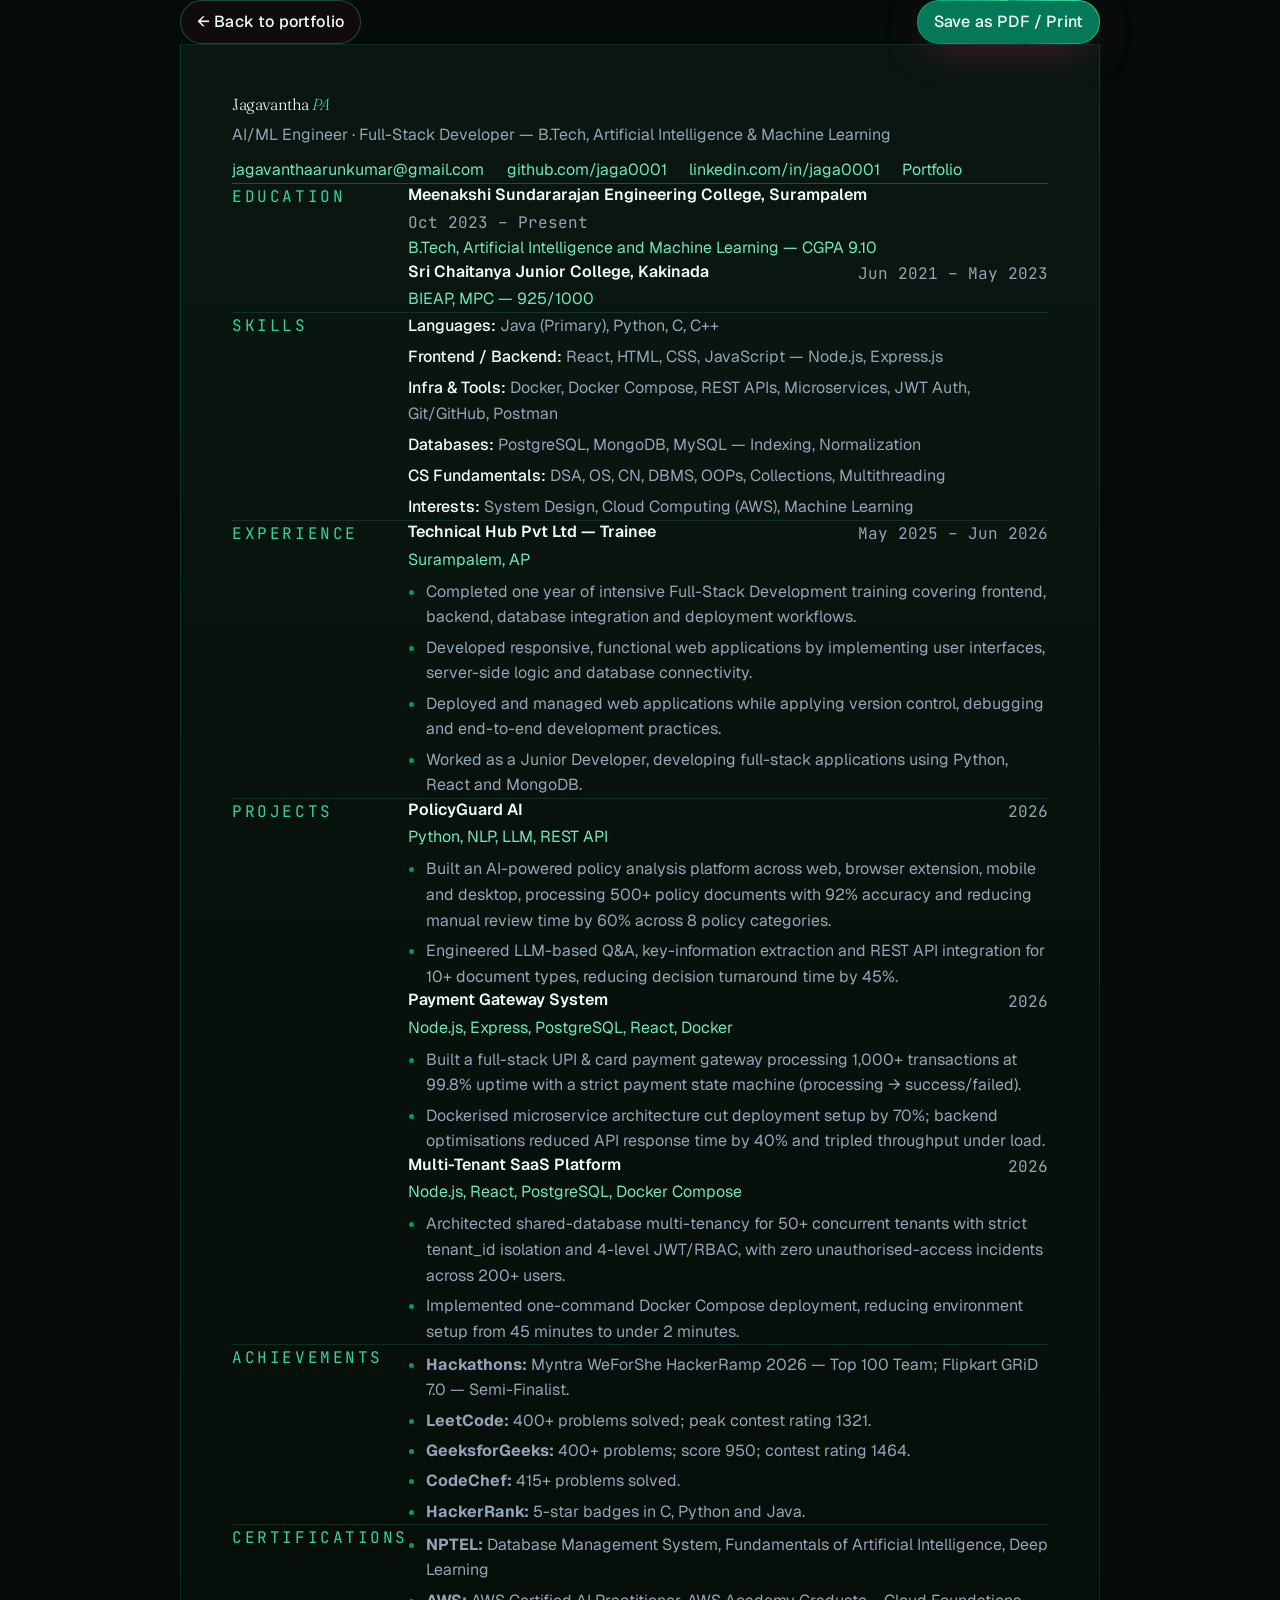
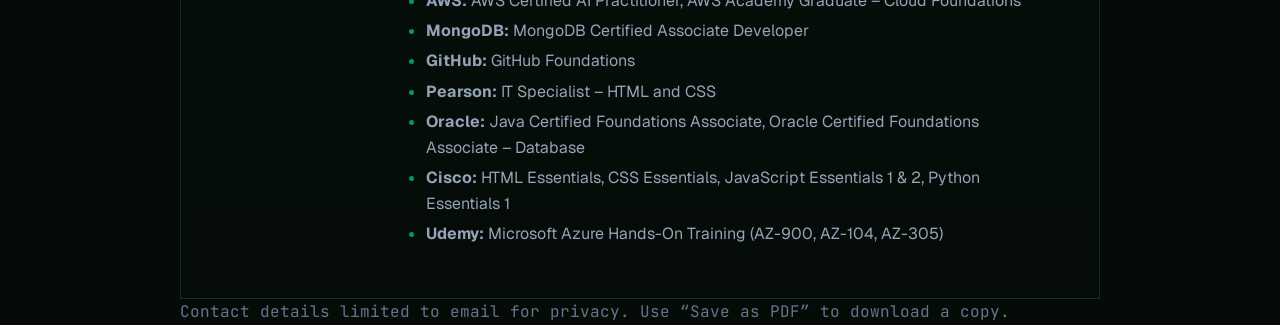
==== site/resume.html @ fa3c34ae "feat: AI Engineer profile overhaul with emerald SVGs and custom portrait" ====
<!doctype html>
<html lang="en">
<head>
  <meta charset="utf-8">
  <meta name="viewport" content="width=device-width, initial-scale=1">
  <title>Resume — Jagavantha PA</title>
  <meta name="description" content="Resume of Jagavantha PA — B.Tech AI &amp; ML (CGPA 9.10), full-stack and AI projects, achievements and certifications.">
  <meta name="theme-color" content="#050c08">
  <link rel="canonical" href="https://jaga0001.github.io/resume.html">
  <link rel="icon" href="favicon.svg" type="image/svg+xml">
  <link rel="preconnect" href="https://fonts.googleapis.com">
  <link rel="preconnect" href="https://fonts.gstatic.com" crossorigin>
  <link rel="stylesheet" href="https://fonts.googleapis.com/css2?family=Fraunces:ital,opsz,wght@0,9..144,300..600;1,9..144,300..600&family=Geist:wght@300..700&family=JetBrains+Mono:wght@400;500&display=swap">
  <link rel="stylesheet" href="assets/css/tokens.css">
  <link rel="stylesheet" href="assets/css/base.css">
  <style>
    @layer sections {
      body { padding-block: var(--space-xl) var(--space-3xl); }
      body::after { display: none; }
      .bar {
        display: flex; flex-wrap: wrap; gap: var(--space-s); justify-content: space-between; align-items: center;
        margin-bottom: var(--space-xl);
      }
      .bar__actions { display: flex; flex-wrap: wrap; gap: 0.6rem; }
      .sheet {
        padding: clamp(1.25rem, 4vw, 3.5rem);
        border: 1px solid var(--line);
        border-radius: var(--radius-l);
        background: linear-gradient(180deg, var(--ink-900), var(--ink-950));
        box-shadow: var(--shadow-2);
      }
      .r-head { display: grid; gap: 0.6rem; padding-bottom: var(--space-l); border-bottom: 1px solid var(--line-strong); }
      .r-head h1 { font-family: var(--font-display); font-size: var(--step-4); font-weight: 300; letter-spacing: -0.035em; }
      .r-head h1 em { color: var(--rose-300); }
      .r-head .role { color: var(--text-muted); }
      .r-links { display: flex; flex-wrap: wrap; gap: 0.4rem 1.4rem; list-style: none; padding: 0; font-size: var(--step--1); }
      .r-links a { color: var(--rose-200); }
      .r-sec { display: grid; grid-template-columns: 11rem 1fr; gap: var(--space-l); padding-block: var(--space-l); border-bottom: 1px solid var(--line); }
      .r-sec:last-child { border-bottom: 0; }
      .r-sec > h2 { font-family: var(--font-mono); font-size: var(--step--2); letter-spacing: 0.16em; text-transform: uppercase; color: var(--accent); padding-top: 0.3rem; }
      .r-item + .r-item { margin-top: var(--space-m); }
      .r-item__top { display: flex; flex-wrap: wrap; justify-content: space-between; gap: 0.2rem 1rem; }
      .r-item h3 { font-size: var(--step-0); font-weight: 600; line-height: 1.4; }
      .r-item .meta { font-family: var(--font-mono); font-size: var(--step--2); color: var(--text-muted); white-space: nowrap; }
      .r-item .sub { color: var(--rose-200); font-size: var(--step--1); }
      .r-item ul, .r-list { padding-left: 1.1rem; margin-top: 0.4rem; display: grid; gap: 0.3rem; color: var(--text-muted); font-size: var(--step--1); }
      .r-item li::marker, .r-list li::marker { color: var(--wine-600); }
      .r-skills { display: grid; gap: 0.35rem; font-size: var(--step--1); color: var(--text-muted); }
      .r-skills b { color: var(--ivory); font-weight: 500; }
      .r-note { margin-top: var(--space-l); font-size: var(--step--2); color: var(--faint); font-family: var(--font-mono); }
      @media (max-width: 680px) { .r-sec { grid-template-columns: 1fr; gap: 0.6rem; } }

      @media print {
        @page { margin: 14mm 14mm; }
        :root { --text-muted: #333; --rose-200: #6E1738; --accent: #6E1738; --ivory: #111; --line: #ddd; --line-strong: #bbb; --faint: #666; }
        body { background: #fff; color: #111; padding: 0; font-size: 10.5pt; }
        .bar, .r-note { display: none; }
        .sheet { border: 0; padding: 0; box-shadow: none; background: none; }
        .r-sec { break-inside: avoid; padding-block: 0.6rem; }
        .r-head h1 { font-size: 24pt; }
        a { color: inherit !important; }
      }
    }
  </style>
</head>
<body>
  <main class="container" style="max-width: 920px">
    <div class="bar">
      <a class="btn btn--ghost btn--small" href="./">← Back to portfolio</a>
      <div class="bar__actions">
        <button class="btn btn--primary btn--small" type="button" onclick="window.print()">Save as PDF / Print</button>
      </div>
    </div>

    <article class="sheet">
      <header class="r-head">
        <h1>Jagavantha <em>PA</em></h1>
        <p class="role">AI/ML Engineer · Full-Stack Developer — B.Tech, Artificial Intelligence &amp; Machine Learning</p>
        <ul class="r-links">
          <li><a class="link-u" href="mailto:jagavanthaarunkumar@gmail.com">jagavanthaarunkumar@gmail.com</a></li>
          <li><a class="link-u" href="https://github.com/jaga0001">github.com/jaga0001</a></li>
          <li><a class="link-u" href="https://www.linkedin.com/in/jaga0001/">linkedin.com/in/jaga0001</a></li>
          <li><a class="link-u" href="https://jaga0001.github.io/">Portfolio</a></li>
        </ul>
      </header>

      <section class="r-sec">
        <h2>Education</h2>
        <div>
          <div class="r-item">
            <div class="r-item__top"><h3>Meenakshi Sundararajan Engineering College, Surampalem</h3><span class="meta">Oct 2023 – Present</span></div>
            <p class="sub">B.Tech, Artificial Intelligence and Machine Learning — CGPA 9.10</p>
          </div>
          <div class="r-item">
            <div class="r-item__top"><h3>Sri Chaitanya Junior College, Kakinada</h3><span class="meta">Jun 2021 – May 2023</span></div>
            <p class="sub">BIEAP, MPC — 925/1000</p>
          </div>
        </div>
      </section>

      <section class="r-sec">
        <h2>Skills</h2>
        <div class="r-skills">
          <p><b>Languages:</b> Java (Primary), Python, C, C++</p>
          <p><b>Frontend / Backend:</b> React, HTML, CSS, JavaScript — Node.js, Express.js</p>
          <p><b>Infra &amp; Tools:</b> Docker, Docker Compose, REST APIs, Microservices, JWT Auth, Git/GitHub, Postman</p>
          <p><b>Databases:</b> PostgreSQL, MongoDB, MySQL — Indexing, Normalization</p>
          <p><b>CS Fundamentals:</b> DSA, OS, CN, DBMS, OOPs, Collections, Multithreading</p>
          <p><b>Interests:</b> System Design, Cloud Computing (AWS), Machine Learning</p>
        </div>
      </section>

      <section class="r-sec">
        <h2>Experience</h2>
        <div class="r-item">
          <div class="r-item__top"><h3>Technical Hub Pvt Ltd — Trainee</h3><span class="meta">May 2025 – Jun 2026</span></div>
          <p class="sub">Surampalem, AP</p>
          <ul>
            <li>Completed one year of intensive Full-Stack Development training covering frontend, backend, database integration and deployment workflows.</li>
            <li>Developed responsive, functional web applications by implementing user interfaces, server-side logic and database connectivity.</li>
            <li>Deployed and managed web applications while applying version control, debugging and end-to-end development practices.</li>
            <li>Worked as a Junior Developer, developing full-stack applications using Python, React and MongoDB.</li>
          </ul>
        </div>
      </section>

      <section class="r-sec">
        <h2>Projects</h2>
        <div>
          <div class="r-item">
            <div class="r-item__top"><h3>PolicyGuard AI</h3><span class="meta">2026</span></div>
            <p class="sub">Python, NLP, LLM, REST API</p>
            <ul>
              <li>Built an AI-powered policy analysis platform across web, browser extension, mobile and desktop, processing 500+ policy documents with 92% accuracy and reducing manual review time by 60% across 8 policy categories.</li>
              <li>Engineered LLM-based Q&amp;A, key-information extraction and REST API integration for 10+ document types, reducing decision turnaround time by 45%.</li>
            </ul>
          </div>
          <div class="r-item">
            <div class="r-item__top"><h3><a class="link-u" href="https://github.com/jaga0001/Payment-gateway-system-Project">Payment Gateway System</a></h3><span class="meta">2026</span></div>
            <p class="sub">Node.js, Express, PostgreSQL, React, Docker</p>
            <ul>
              <li>Built a full-stack UPI &amp; card payment gateway processing 1,000+ transactions at 99.8% uptime with a strict payment state machine (processing → success/failed).</li>
              <li>Dockerised microservice architecture cut deployment setup by 70%; backend optimisations reduced API response time by 40% and tripled throughput under load.</li>
            </ul>
          </div>
          <div class="r-item">
            <div class="r-item__top"><h3><a class="link-u" href="https://github.com/jaga0001/Multi-Tenant-SaaS-Platform">Multi-Tenant SaaS Platform</a></h3><span class="meta">2026</span></div>
            <p class="sub">Node.js, React, PostgreSQL, Docker Compose</p>
            <ul>
              <li>Architected shared-database multi-tenancy for 50+ concurrent tenants with strict tenant_id isolation and 4-level JWT/RBAC, with zero unauthorised-access incidents across 200+ users.</li>
              <li>Implemented one-command Docker Compose deployment, reducing environment setup from 45 minutes to under 2 minutes.</li>
            </ul>
          </div>
        </div>
      </section>

      <section class="r-sec">
        <h2>Achievements</h2>
        <ul class="r-list">
          <li><strong>Hackathons:</strong> Myntra WeForShe HackerRamp 2026 — Top 100 Team; Flipkart GRiD 7.0 — Semi-Finalist.</li>
          <li><strong>LeetCode:</strong> 400+ problems solved; peak contest rating 1321.</li>
          <li><strong>GeeksforGeeks:</strong> 400+ problems; score 950; contest rating 1464.</li>
          <li><strong>CodeChef:</strong> 415+ problems solved.</li>
          <li><strong>HackerRank:</strong> 5-star badges in C, Python and Java.</li>
        </ul>
      </section>

      <section class="r-sec">
        <h2>Certifications</h2>
        <ul class="r-list">
          <li><strong>NPTEL:</strong> Database Management System, Fundamentals of Artificial Intelligence, Deep Learning</li>
          <li><strong>AWS:</strong> AWS Certified AI Practitioner, AWS Academy Graduate – Cloud Foundations</li>
          <li><strong>MongoDB:</strong> MongoDB Certified Associate Developer</li>
          <li><strong>GitHub:</strong> GitHub Foundations</li>
          <li><strong>Pearson:</strong> IT Specialist – HTML and CSS</li>
          <li><strong>Oracle:</strong> Java Certified Foundations Associate, Oracle Certified Foundations Associate – Database</li>
          <li><strong>Cisco:</strong> HTML Essentials, CSS Essentials, JavaScript Essentials 1 &amp; 2, Python Essentials 1</li>
          <li><strong>Udemy:</strong> Microsoft Azure Hands-On Training (AZ-900, AZ-104, AZ-305)</li>
        </ul>
      </section>
    </article>
    <p class="r-note">Contact details limited to email for privacy. Use “Save as PDF” to download a copy.</p>
  </main>
</body>
</html>
---- site/assets/css/tokens.css ----
/* ==========================================================================
   Design tokens — "Emerald Cyber & Deep Green"
   ========================================================================== */

@property --angle {
  syntax: "<angle>";
  inherits: false;
  initial-value: 0deg;
}

:root {
  color-scheme: dark;

  /* Palette */
  --ink-950: #050c08;
  --ink-900: #0a1711;
  --ink-850: #0d1e15;
  --ink-800: #12281c;
  --wine-700: #047857;
  --wine-600: #059669;
  --rose-300: #34d399;
  --rose-200: #6ee7b7;
  --ivory: #f0fdf4;
  --muted: #94a3b8;
  --faint: #64748b;
  --line: rgba(52, 211, 153, 0.16);
  --line-strong: rgba(52, 211, 153, 0.32);
  --brass: #34d399;

  /* Semantic */
  --bg: var(--ink-950);
  --bg-2: var(--ink-900);
  --surface: var(--ink-800);
  --text: var(--ivory);
  --text-muted: var(--muted);
  --accent: var(--rose-300);
  --accent-strong: var(--wine-600);
  --focus: var(--rose-200);

  /* Heatmap scale (near-black → forest → emerald → mint) */
  --heat-0: #0c1a13;
  --heat-1: #0e3826;
  --heat-2: #165a3d;
  --heat-3: #10b981;
  --heat-4: #6ee7b7;

  /* Typography */
  --font-display: "Fraunces", "Iowan Old Style", "Palatino Linotype", Georgia, serif;
  --font-sans: "Geist", "Inter", ui-sans-serif, system-ui, -apple-system, "Segoe UI", sans-serif;
  --font-mono: "JetBrains Mono", ui-monospace, "SF Mono", Menlo, Consolas, monospace;

  /* Type scale */
  --text-xs: 0.75rem;
  --text-sm: 0.875rem;
  --text-base: 1rem;
  --text-lg: 1.125rem;
  --text-xl: 1.25rem;
  --text-2xl: 1.5rem;
  --text-3xl: 2rem;
  --text-4xl: 2.75rem;
  --text-5xl: 3.75rem;
  --text-hero: clamp(2.75rem, 6.5vw, 5.5rem);

  /* Layout */
  --container-max: 1200px;
  --radius-sm: 6px;
  --radius-md: 12px;
  --radius-lg: 20px;
  --radius-pill: 9999px;

  /* Motion */
  --ease-out-expo: cubic-bezier(0.16, 1, 0.3, 1);
  --ease-in-out: cubic-bezier(0.65, 0, 0.35, 1);
  --dur-fast: 160ms;
  --dur-base: 280ms;
  --dur-slow: 600ms;
}

@media (prefers-reduced-motion: reduce) {
  :root {
    --dur-fast: 0ms;
    --dur-base: 0ms;
    --dur-slow: 0ms;
  }
}
---- site/assets/css/base.css ----
/* ==========================================================================
   Base — reset, typography, shared primitives, motion utilities
   ========================================================================== */

@layer reset, base, components, sections, utilities;

@layer reset {
  *, *::before, *::after { box-sizing: border-box; }
  * { margin: 0; }
  html { -webkit-text-size-adjust: 100%; text-size-adjust: 100%; }
  img, svg, video { display: block; max-width: 100%; }
  input, button, textarea, select { font: inherit; color: inherit; }
  button { background: none; border: 0; padding: 0; cursor: pointer; }
  ul[role="list"], ol[role="list"] { list-style: none; padding: 0; }
  p, h1, h2, h3, h4, li { overflow-wrap: break-word; }
}

@layer base {
  html {
    scroll-behavior: smooth;
    scroll-padding-top: calc(var(--nav-h) + 1.5rem);
    background: var(--bg);
  }
  @media (prefers-reduced-motion: reduce) { html { scroll-behavior: auto; } }

  body {
    min-height: 100vh;
    background: var(--bg);
    color: var(--text);
    font-family: var(--font-sans);
    font-size: var(--step-0);
    line-height: 1.6;
    font-feature-settings: "ss01", "cv11";
    -webkit-font-smoothing: antialiased;
    -moz-osx-font-smoothing: grayscale;
    text-rendering: optimizeLegibility;
    overflow-x: clip;
  }

  /* Film grain over the whole page — one fixed layer, no per-element cost */
  body::after {
    content: "";
    position: fixed;
    inset: 0;
    z-index: 100;
    pointer-events: none;
    opacity: 0.06;
    mix-blend-mode: overlay;
    background-image: url("data:image/svg+xml,%3Csvg xmlns='http://www.w3.org/2000/svg' width='180' height='180'%3E%3Cfilter id='n'%3E%3CfeTurbulence type='fractalNoise' baseFrequency='.85' numOctaves='3' stitchTiles='stitch'/%3E%3CfeColorMatrix values='0 0 0 0 1 0 0 0 0 1 0 0 0 0 1 0 0 0 1 0'/%3E%3C/filter%3E%3Crect width='100%25' height='100%25' filter='url(%23n)'/%3E%3C/svg%3E");
  }

  ::selection { background: var(--wine-600); color: var(--ivory); }

  h1, h2, h3 { font-weight: 400; line-height: 1.05; text-wrap: balance; }
  p { text-wrap: pretty; }

  a { color: inherit; text-decoration: none; }

  :focus-visible {
    outline: 2px solid var(--focus);
    outline-offset: 3px;
    border-radius: 4px;
  }

  [hidden] { display: none !important; }
}

@layer components {
  .skip-link {
    position: fixed;
    top: 0.75rem;
    left: 0.75rem;
    z-index: 200;
    padding: 0.6rem 1rem;
    background: var(--ivory);
    color: var(--ink-950);
    border-radius: var(--radius-s);
    font-weight: 600;
    transform: translateY(-160%);
    transition: transform var(--dur-2) var(--ease-out);
  }
  .skip-link:focus { transform: none; }

  .container {
    width: min(100% - 2 * var(--gutter), var(--max));
    margin-inline: auto;
  }

  /* Monospace metadata labels */
  .mono {
    font-family: var(--font-mono);
    font-size: var(--step--2);
    letter-spacing: 0.08em;
    text-transform: uppercase;
    color: var(--text-muted);
  }

  .eyebrow {
    display: inline-flex;
    align-items: center;
    gap: 0.75em;
    font-family: var(--font-mono);
    font-size: var(--step--2);
    letter-spacing: 0.22em;
    text-transform: uppercase;
    color: var(--accent);
  }
  .eyebrow::before {
    content: "";
    width: 2.25rem;
    height: 1px;
    background: linear-gradient(90deg, transparent, currentColor);
  }

  .serif { font-family: var(--font-display); }
  .italic { font-style: italic; font-variation-settings: "SOFT" 100, "WONK" 1; }

  /* --- Section heading pattern ------------------------------------------ */
  .section { position: relative; padding-block: var(--space-3xl); }
  .section-head {
    display: grid;
    gap: var(--space-m);
    margin-bottom: var(--space-2xl);
    max-width: 52rem;
  }
  .section-index {
    display: flex;
    align-items: baseline;
    gap: 1rem;
    font-family: var(--font-mono);
    font-size: var(--step--2);
    letter-spacing: 0.16em;
    text-transform: uppercase;
    color: var(--text-muted);
  }
  .section-index b { color: var(--accent); font-weight: 500; }
  .section-title {
    font-family: var(--font-display);
    font-size: var(--step-4);
    font-weight: 300;
    font-variation-settings: "opsz" 144, "SOFT" 30;
    letter-spacing: -0.03em;
  }
  .section-title em {
    font-style: italic;
    color: var(--rose-200);
    font-variation-settings: "opsz" 144, "SOFT" 100, "WONK" 1;
  }
  .section-lede { color: var(--text-muted); max-width: var(--measure); font-size: var(--step-1); line-height: 1.55; }

  /* --- Buttons ------------------------------------------------------------ */
  .btn {
    --btn-bg: transparent;
    position: relative;
    display: inline-flex;
    align-items: center;
    justify-content: center;
    gap: 0.6rem;
    min-height: 3rem;
    padding: 0.8rem 1.4rem;
    border-radius: 999px;
    font-weight: 500;
    font-size: var(--step--1);
    letter-spacing: 0.01em;
    background: var(--btn-bg);
    isolation: isolate;
    transition:
      transform var(--dur-2) var(--ease-out),
      background-color var(--dur-2) var(--ease-out),
      color var(--dur-2) var(--ease-out),
      box-shadow var(--dur-2) var(--ease-out);
    translate: var(--mag-x, 0) var(--mag-y, 0);
  }
  .btn svg { width: 1.05em; height: 1.05em; flex: none; transition: transform var(--dur-2) var(--ease-out); }
  .btn:hover svg.arrow { transform: translateX(3px); }

  /* Primary: wine core with a rotating conic rim */
  .btn--primary {
    color: var(--ivory);
    background:
      linear-gradient(var(--wine-700), var(--wine-700)) padding-box,
      conic-gradient(from var(--angle), var(--wine-600), var(--rose-300), var(--wine-700) 40%, var(--wine-600) 70%, var(--rose-300)) border-box;
    border: 1px solid transparent;
    box-shadow: 0 10px 40px -12px rgba(148, 31, 77, 0.8);
    animation: spin-angle 6s linear infinite;
  }
  .btn--primary::before {
    content: "";
    position: absolute;
    inset: 0;
    z-index: -1;
    border-radius: inherit;
    background: radial-gradient(120% 140% at var(--bx, 50%) 120%, rgba(216, 140, 168, 0.45), transparent 60%);
    opacity: 0;
    transition: opacity var(--dur-2) var(--ease-out);
  }
  .btn--primary:hover::before { opacity: 1; }

  .btn--ghost {
    color: var(--ivory);
    border: 1px solid var(--line-strong);
    background: rgba(39, 16, 28, 0.35);
  }
  .btn--ghost:hover { background: rgba(110, 23, 56, 0.3); border-color: rgba(216, 140, 168, 0.5); }

  .btn--small { min-height: 2.4rem; padding: 0.5rem 1rem; }

  /* Underline that draws in from the left */
  .link-u {
    background: linear-gradient(currentColor, currentColor) 0 100% / 0% 1px no-repeat;
    transition: background-size var(--dur-2) var(--ease-out), color var(--dur-2);
    padding-bottom: 2px;
  }
  .link-u:hover, .link-u:focus-visible { background-size: 100% 1px; color: var(--ivory); }

  /* Tags */
  .tags { display: flex; flex-wrap: wrap; gap: 0.4rem; list-style: none; padding: 0; }
  .tag {
    font-family: var(--font-mono);
    font-size: var(--step--2);
    letter-spacing: 0.03em;
    padding: 0.28rem 0.6rem;
    border: 1px solid var(--line);
    border-radius: 999px;
    color: var(--rose-200);
    background: rgba(39, 16, 28, 0.6);
  }

  /* Glass — used sparingly (nav, tooltip, a couple of chips) */
  .glass {
    background: rgba(25, 11, 18, 0.72);
    border: 1px solid var(--line);
  }
  @supports ((backdrop-filter: blur(1px)) or (-webkit-backdrop-filter: blur(1px))) {
    .glass {
      background: rgba(25, 11, 18, 0.55);
      -webkit-backdrop-filter: blur(14px) saturate(140%);
      backdrop-filter: blur(14px) saturate(140%);
    }
  }

  .icon { width: 1.1em; height: 1.1em; flex: none; }
}

/* ==========================================================================
   Motion utilities
   ========================================================================== */
@layer utilities {
  /* Scroll reveals: only hide content once JS is confirmed running */
  .js [data-reveal] {
    opacity: 0;
    transform: translate3d(0, 28px, 0);
    transition:
      opacity var(--dur-4) var(--ease-out),
      transform var(--dur-4) var(--ease-out);
    transition-delay: calc(var(--d, 0) * 90ms);
  }
  .js [data-reveal="fade"] { transform: none; }
  .js [data-reveal="left"] { transform: translate3d(-32px, 0, 0); }
  .js [data-reveal].is-in { opacity: 1; transform: none; }

  /* Line-mask reveal for display headlines */
  .line-mask { display: block; overflow: hidden; padding-bottom: 0.08em; margin-bottom: -0.08em; }
  .line-mask > span { display: block; }
  .js .line-mask > span {
    transform: translate3d(0, 105%, 0);
    transition: transform 1.2s var(--ease-out);
    transition-delay: calc(var(--d, 0) * 110ms + 250ms);
  }
  .js .is-ready .line-mask > span { transform: none; }

  .visually-hidden {
    position: absolute !important;
    width: 1px; height: 1px;
    padding: 0; margin: -1px;
    overflow: hidden; clip: rect(0 0 0 0);
    white-space: nowrap; border: 0;
  }

  @media (prefers-reduced-motion: reduce) {
    .js [data-reveal], .js .line-mask > span { opacity: 1; transform: none; transition: none; }
    *, *::before, *::after { animation-duration: 0.001ms !important; animation-iteration-count: 1 !important; }
  }
}

@keyframes spin-angle { to { --angle: 360deg; } }
@keyframes pulse-dot {
  0% { box-shadow: 0 0 0 0 rgba(216, 140, 168, 0.55); }
  70% { box-shadow: 0 0 0 10px rgba(216, 140, 168, 0); }
  100% { box-shadow: 0 0 0 0 rgba(216, 140, 168, 0); }
}
@keyframes drift {
  0%, 100% { transform: translate3d(0, 0, 0) scale(1); }
  50% { transform: translate3d(var(--dx, 4%), var(--dy, -3%), 0) scale(1.08); }
}
@keyframes rotate { to { transform: rotate(360deg); } }
@keyframes draw { to { stroke-dashoffset: 0; } }

/* Cross-document view transitions (index ↔ resume) where supported */
@view-transition { navigation: auto; }
::view-transition-old(root),
::view-transition-new(root) { animation-duration: 420ms; animation-timing-function: var(--ease-in-out); }
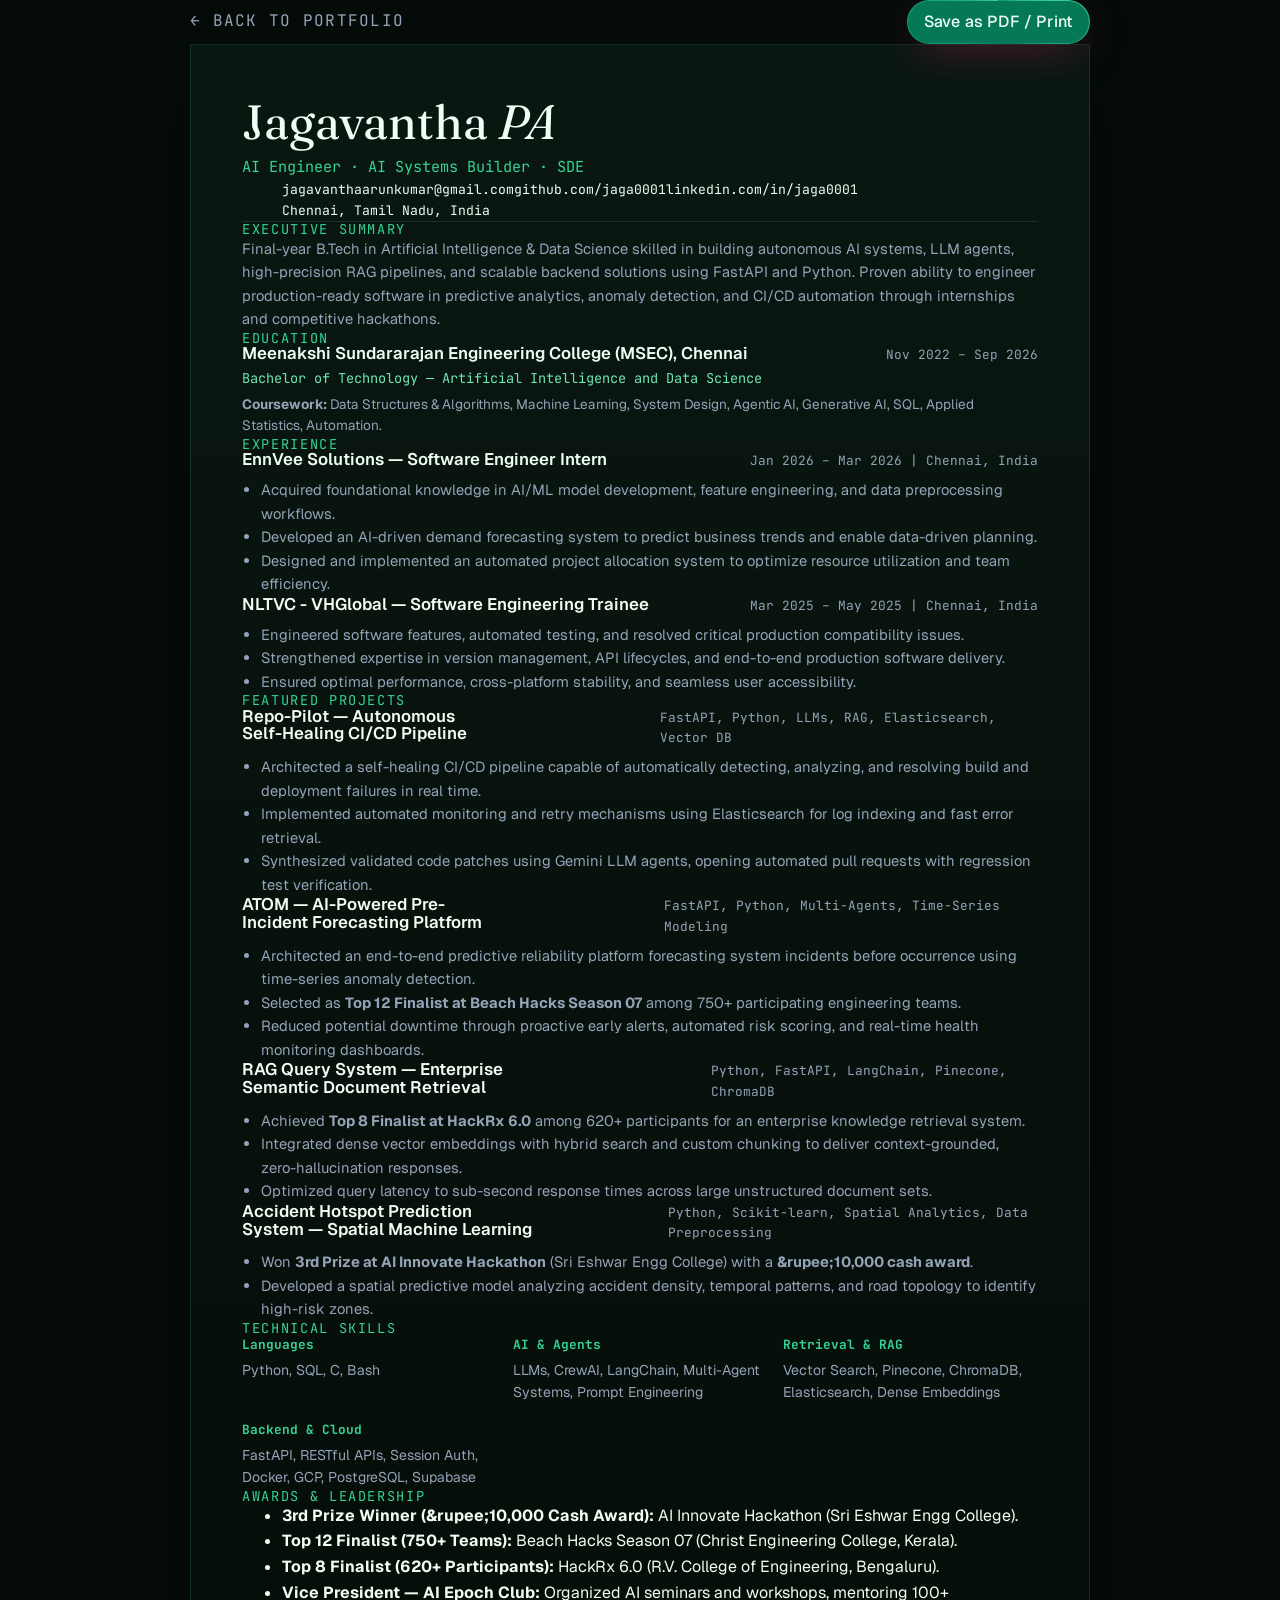
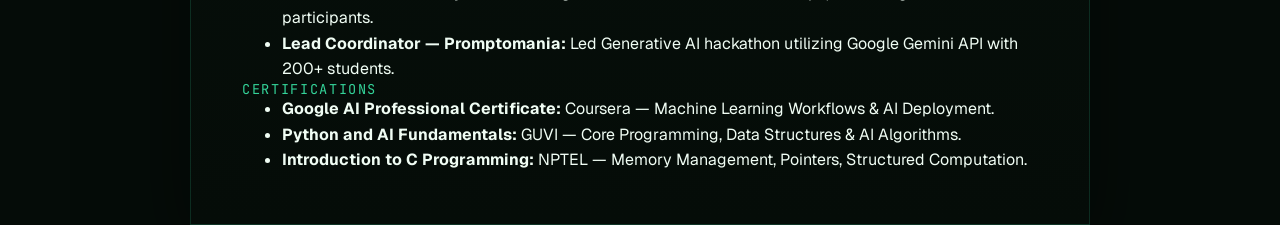
==== commit 42ccc3ae: "Made Changes" ====
--- a/site/resume.html
+++ b/site/resume.html
@@ -4,7 +4,7 @@
   <meta charset="utf-8">
   <meta name="viewport" content="width=device-width, initial-scale=1">
   <title>Resume — Jagavantha PA</title>
-  <meta name="description" content="Resume of Jagavantha PA — B.Tech AI &amp; ML (CGPA 9.10), full-stack and AI projects, achievements and certifications.">
+  <meta name="description" content="Resume of Jagavantha PA — AI Engineer &amp; AI Systems Builder. B.Tech AI &amp; Data Science at MSEC Chennai.">
   <meta name="theme-color" content="#050c08">
   <link rel="canonical" href="https://jaga0001.github.io/resume.html">
   <link rel="icon" href="favicon.svg" type="image/svg+xml">
@@ -26,47 +26,43 @@
         padding: clamp(1.25rem, 4vw, 3.5rem);
         border: 1px solid var(--line);
         border-radius: var(--radius-l);
-        background: linear-gradient(180deg, var(--ink-900), var(--ink-950));
-        box-shadow: var(--shadow-2);
-      }
-      .r-head { display: grid; gap: 0.6rem; padding-bottom: var(--space-l); border-bottom: 1px solid var(--line-strong); }
-      .r-head h1 { font-family: var(--font-display); font-size: var(--step-4); font-weight: 300; letter-spacing: -0.035em; }
-      .r-head h1 em { color: var(--rose-300); }
-      .r-head .role { color: var(--text-muted); }
-      .r-links { display: flex; flex-wrap: wrap; gap: 0.4rem 1.4rem; list-style: none; padding: 0; font-size: var(--step--1); }
-      .r-links a { color: var(--rose-200); }
-      .r-sec { display: grid; grid-template-columns: 11rem 1fr; gap: var(--space-l); padding-block: var(--space-l); border-bottom: 1px solid var(--line); }
-      .r-sec:last-child { border-bottom: 0; }
-      .r-sec > h2 { font-family: var(--font-mono); font-size: var(--step--2); letter-spacing: 0.16em; text-transform: uppercase; color: var(--accent); padding-top: 0.3rem; }
-      .r-item + .r-item { margin-top: var(--space-m); }
-      .r-item__top { display: flex; flex-wrap: wrap; justify-content: space-between; gap: 0.2rem 1rem; }
-      .r-item h3 { font-size: var(--step-0); font-weight: 600; line-height: 1.4; }
-      .r-item .meta { font-family: var(--font-mono); font-size: var(--step--2); color: var(--text-muted); white-space: nowrap; }
-      .r-item .sub { color: var(--rose-200); font-size: var(--step--1); }
-      .r-item ul, .r-list { padding-left: 1.1rem; margin-top: 0.4rem; display: grid; gap: 0.3rem; color: var(--text-muted); font-size: var(--step--1); }
-      .r-item li::marker, .r-list li::marker { color: var(--wine-600); }
-      .r-skills { display: grid; gap: 0.35rem; font-size: var(--step--1); color: var(--text-muted); }
-      .r-skills b { color: var(--ivory); font-weight: 500; }
-      .r-note { margin-top: var(--space-l); font-size: var(--step--2); color: var(--faint); font-family: var(--font-mono); }
-      @media (max-width: 680px) { .r-sec { grid-template-columns: 1fr; gap: 0.6rem; } }
-
+        background: linear-gradient(180deg, var(--ink-900) 0%, var(--ink-950) 100%);
+        box-shadow: 0 30px 80px rgba(0,0,0,0.5);
+      }
+      .r-head { margin-bottom: var(--space-2xl); padding-bottom: var(--space-l); border-bottom: 1px solid var(--line); }
+      .r-head h1 { font-size: clamp(2rem, 4vw, 3rem); font-family: var(--font-display); line-height: 1.1; margin-bottom: 0.4rem; }
+      .r-head .role { font-family: var(--font-mono); color: var(--rose-300); font-size: 0.95rem; margin-bottom: var(--space-s); }
+      .r-links { display: flex; flex-wrap: wrap; gap: var(--space-m); list-style: none; font-family: var(--font-mono); font-size: 0.82rem; }
+      .r-sec { margin-bottom: var(--space-xl); }
+      .r-sec h2 {
+        font-family: var(--font-mono); font-size: 0.85rem; text-transform: uppercase; letter-spacing: 0.12em;
+        color: var(--rose-300); margin-bottom: var(--space-m);
+      }
+      .r-item { margin-bottom: var(--space-m); }
+      .r-item__top { display: flex; justify-content: space-between; align-items: baseline; gap: 1rem; }
+      .r-item__top h3 { font-size: 1.05rem; font-weight: 600; }
+      .r-item__top .meta { font-family: var(--font-mono); font-size: 0.8rem; color: var(--muted); }
+      .r-item .sub { font-family: var(--font-mono); font-size: 0.85rem; color: var(--rose-200); margin-top: 0.15rem; }
+      .r-item ul { margin-top: 0.4rem; padding-left: 1.2rem; color: var(--muted); font-size: 0.92rem; }
+      .r-skills { display: grid; grid-template-columns: repeat(auto-fit, minmax(220px, 1fr)); gap: 1rem; }
+      .r-skills div strong { display: block; font-family: var(--font-mono); font-size: 0.8rem; color: var(--rose-300); margin-bottom: 0.2rem; }
+      .r-skills div p { font-size: 0.88rem; color: var(--muted); margin: 0; }
       @media print {
-        @page { margin: 14mm 14mm; }
-        :root { --text-muted: #333; --rose-200: #6E1738; --accent: #6E1738; --ivory: #111; --line: #ddd; --line-strong: #bbb; --faint: #666; }
-        body { background: #fff; color: #111; padding: 0; font-size: 10.5pt; }
-        .bar, .r-note { display: none; }
-        .sheet { border: 0; padding: 0; box-shadow: none; background: none; }
-        .r-sec { break-inside: avoid; padding-block: 0.6rem; }
-        .r-head h1 { font-size: 24pt; }
-        a { color: inherit !important; }
+        body { padding: 0; background: #fff !important; color: #111 !important; }
+        .bar, .skip-link, .sound-toggle { display: none !important; }
+        .sheet { padding: 0; border: none; background: #fff !important; color: #111 !important; box-shadow: none; }
+        .r-head h1 { color: #000 !important; }
+        .r-head .role, .r-sec h2, .r-skills div strong { color: #047857 !important; }
+        .r-item__top .meta, .r-item ul, .r-skills div p { color: #333 !important; }
+        a { color: #000 !important; text-decoration: none !important; }
       }
     }
   </style>
 </head>
 <body>
-  <main class="container" style="max-width: 920px">
+  <div class="container" style="max-width: 900px;">
     <div class="bar">
-      <a class="btn btn--ghost btn--small" href="./">← Back to portfolio</a>
+      <a class="link-u mono" href="index.html">&larr; Back to Portfolio</a>
       <div class="bar__actions">
         <button class="btn btn--primary btn--small" type="button" onclick="window.print()">Save as PDF / Print</button>
       </div>
@@ -75,111 +71,153 @@
     <article class="sheet">
       <header class="r-head">
         <h1>Jagavantha <em>PA</em></h1>
-        <p class="role">AI/ML Engineer · Full-Stack Developer — B.Tech, Artificial Intelligence &amp; Machine Learning</p>
+        <p class="role">AI Engineer &middot; AI Systems Builder &middot; SDE</p>
         <ul class="r-links">
           <li><a class="link-u" href="mailto:jagavanthaarunkumar@gmail.com">jagavanthaarunkumar@gmail.com</a></li>
-          <li><a class="link-u" href="https://github.com/jaga0001">github.com/jaga0001</a></li>
-          <li><a class="link-u" href="https://www.linkedin.com/in/jaga0001/">linkedin.com/in/jaga0001</a></li>
-          <li><a class="link-u" href="https://jaga0001.github.io/">Portfolio</a></li>
+          <li><a class="link-u" href="https://github.com/jaga0001" target="_blank" rel="noopener">github.com/jaga0001</a></li>
+          <li><a class="link-u" href="https://www.linkedin.com/in/jaga0001/" target="_blank" rel="noopener">linkedin.com/in/jaga0001</a></li>
+          <li>Chennai, Tamil Nadu, India</li>
         </ul>
       </header>
 
       <section class="r-sec">
+        <h2>Executive Summary</h2>
+        <p style="color: var(--muted); font-size: 0.92rem; line-height: 1.6;">
+          Final-year B.Tech in Artificial Intelligence &amp; Data Science skilled in building autonomous AI systems,
+          LLM agents, high-precision RAG pipelines, and scalable backend solutions using FastAPI and Python.
+          Proven ability to engineer production-ready software in predictive analytics, anomaly detection, and CI/CD automation through internships and competitive hackathons.
+        </p>
+      </section>
+
+      <section class="r-sec">
         <h2>Education</h2>
-        <div>
-          <div class="r-item">
-            <div class="r-item__top"><h3>Meenakshi Sundararajan Engineering College, Surampalem</h3><span class="meta">Oct 2023 – Present</span></div>
-            <p class="sub">B.Tech, Artificial Intelligence and Machine Learning — CGPA 9.10</p>
-          </div>
-          <div class="r-item">
-            <div class="r-item__top"><h3>Sri Chaitanya Junior College, Kakinada</h3><span class="meta">Jun 2021 – May 2023</span></div>
-            <p class="sub">BIEAP, MPC — 925/1000</p>
-          </div>
-        </div>
-      </section>
-
-      <section class="r-sec">
-        <h2>Skills</h2>
+        <div class="r-item">
+          <div class="r-item__top">
+            <h3>Meenakshi Sundararajan Engineering College (MSEC), Chennai</h3>
+            <span class="meta">Nov 2022 &ndash; Sep 2026</span>
+          </div>
+          <p class="sub">Bachelor of Technology &mdash; Artificial Intelligence and Data Science</p>
+          <p style="color: var(--muted); font-size: 0.85rem; margin-top: 0.25rem;">
+            <strong>Coursework:</strong> Data Structures &amp; Algorithms, Machine Learning, System Design, Agentic AI, Generative AI, SQL, Applied Statistics, Automation.
+          </p>
+        </div>
+      </section>
+
+      <section class="r-sec">
+        <h2>Experience</h2>
+        <div class="r-item">
+          <div class="r-item__top">
+            <h3>EnnVee Solutions &mdash; Software Engineer Intern</h3>
+            <span class="meta">Jan 2026 &ndash; Mar 2026 | Chennai, India</span>
+          </div>
+          <ul>
+            <li>Acquired foundational knowledge in AI/ML model development, feature engineering, and data preprocessing workflows.</li>
+            <li>Developed an AI-driven demand forecasting system to predict business trends and enable data-driven planning.</li>
+            <li>Designed and implemented an automated project allocation system to optimize resource utilization and team efficiency.</li>
+          </ul>
+        </div>
+        <div class="r-item">
+          <div class="r-item__top">
+            <h3>NLTVC - VHGlobal &mdash; Software Engineering Trainee</h3>
+            <span class="meta">Mar 2025 &ndash; May 2025 | Chennai, India</span>
+          </div>
+          <ul>
+            <li>Engineered software features, automated testing, and resolved critical production compatibility issues.</li>
+            <li>Strengthened expertise in version management, API lifecycles, and end-to-end production software delivery.</li>
+            <li>Ensured optimal performance, cross-platform stability, and seamless user accessibility.</li>
+          </ul>
+        </div>
+      </section>
+
+      <section class="r-sec">
+        <h2>Featured Projects</h2>
+        <div class="r-item">
+          <div class="r-item__top">
+            <h3>Repo-Pilot &mdash; Autonomous Self-Healing CI/CD Pipeline</h3>
+            <span class="meta">FastAPI, Python, LLMs, RAG, Elasticsearch, Vector DB</span>
+          </div>
+          <ul>
+            <li>Architected a self-healing CI/CD pipeline capable of automatically detecting, analyzing, and resolving build and deployment failures in real time.</li>
+            <li>Implemented automated monitoring and retry mechanisms using Elasticsearch for log indexing and fast error retrieval.</li>
+            <li>Synthesized validated code patches using Gemini LLM agents, opening automated pull requests with regression test verification.</li>
+          </ul>
+        </div>
+        <div class="r-item">
+          <div class="r-item__top">
+            <h3>ATOM &mdash; AI-Powered Pre-Incident Forecasting Platform</h3>
+            <span class="meta">FastAPI, Python, Multi-Agents, Time-Series Modeling</span>
+          </div>
+          <ul>
+            <li>Architected an end-to-end predictive reliability platform forecasting system incidents before occurrence using time-series anomaly detection.</li>
+            <li>Selected as <strong>Top 12 Finalist at Beach Hacks Season 07</strong> among 750+ participating engineering teams.</li>
+            <li>Reduced potential downtime through proactive early alerts, automated risk scoring, and real-time health monitoring dashboards.</li>
+          </ul>
+        </div>
+        <div class="r-item">
+          <div class="r-item__top">
+            <h3>RAG Query System &mdash; Enterprise Semantic Document Retrieval</h3>
+            <span class="meta">Python, FastAPI, LangChain, Pinecone, ChromaDB</span>
+          </div>
+          <ul>
+            <li>Achieved <strong>Top 8 Finalist at HackRx 6.0</strong> among 620+ participants for an enterprise knowledge retrieval system.</li>
+            <li>Integrated dense vector embeddings with hybrid search and custom chunking to deliver context-grounded, zero-hallucination responses.</li>
+            <li>Optimized query latency to sub-second response times across large unstructured document sets.</li>
+          </ul>
+        </div>
+        <div class="r-item">
+          <div class="r-item__top">
+            <h3>Accident Hotspot Prediction System &mdash; Spatial Machine Learning</h3>
+            <span class="meta">Python, Scikit-learn, Spatial Analytics, Data Preprocessing</span>
+          </div>
+          <ul>
+            <li>Won <strong>3rd Prize at AI Innovate Hackathon</strong> (Sri Eshwar Engg College) with a <strong>&rupee;10,000 cash award</strong>.</li>
+            <li>Developed a spatial predictive model analyzing accident density, temporal patterns, and road topology to identify high-risk zones.</li>
+          </ul>
+        </div>
+      </section>
+
+      <section class="r-sec">
+        <h2>Technical Skills</h2>
         <div class="r-skills">
-          <p><b>Languages:</b> Java (Primary), Python, C, C++</p>
-          <p><b>Frontend / Backend:</b> React, HTML, CSS, JavaScript — Node.js, Express.js</p>
-          <p><b>Infra &amp; Tools:</b> Docker, Docker Compose, REST APIs, Microservices, JWT Auth, Git/GitHub, Postman</p>
-          <p><b>Databases:</b> PostgreSQL, MongoDB, MySQL — Indexing, Normalization</p>
-          <p><b>CS Fundamentals:</b> DSA, OS, CN, DBMS, OOPs, Collections, Multithreading</p>
-          <p><b>Interests:</b> System Design, Cloud Computing (AWS), Machine Learning</p>
-        </div>
-      </section>
-
-      <section class="r-sec">
-        <h2>Experience</h2>
-        <div class="r-item">
-          <div class="r-item__top"><h3>Technical Hub Pvt Ltd — Trainee</h3><span class="meta">May 2025 – Jun 2026</span></div>
-          <p class="sub">Surampalem, AP</p>
-          <ul>
-            <li>Completed one year of intensive Full-Stack Development training covering frontend, backend, database integration and deployment workflows.</li>
-            <li>Developed responsive, functional web applications by implementing user interfaces, server-side logic and database connectivity.</li>
-            <li>Deployed and managed web applications while applying version control, debugging and end-to-end development practices.</li>
-            <li>Worked as a Junior Developer, developing full-stack applications using Python, React and MongoDB.</li>
-          </ul>
-        </div>
-      </section>
-
-      <section class="r-sec">
-        <h2>Projects</h2>
-        <div>
-          <div class="r-item">
-            <div class="r-item__top"><h3>PolicyGuard AI</h3><span class="meta">2026</span></div>
-            <p class="sub">Python, NLP, LLM, REST API</p>
-            <ul>
-              <li>Built an AI-powered policy analysis platform across web, browser extension, mobile and desktop, processing 500+ policy documents with 92% accuracy and reducing manual review time by 60% across 8 policy categories.</li>
-              <li>Engineered LLM-based Q&amp;A, key-information extraction and REST API integration for 10+ document types, reducing decision turnaround time by 45%.</li>
-            </ul>
-          </div>
-          <div class="r-item">
-            <div class="r-item__top"><h3><a class="link-u" href="https://github.com/jaga0001/Payment-gateway-system-Project">Payment Gateway System</a></h3><span class="meta">2026</span></div>
-            <p class="sub">Node.js, Express, PostgreSQL, React, Docker</p>
-            <ul>
-              <li>Built a full-stack UPI &amp; card payment gateway processing 1,000+ transactions at 99.8% uptime with a strict payment state machine (processing → success/failed).</li>
-              <li>Dockerised microservice architecture cut deployment setup by 70%; backend optimisations reduced API response time by 40% and tripled throughput under load.</li>
-            </ul>
-          </div>
-          <div class="r-item">
-            <div class="r-item__top"><h3><a class="link-u" href="https://github.com/jaga0001/Multi-Tenant-SaaS-Platform">Multi-Tenant SaaS Platform</a></h3><span class="meta">2026</span></div>
-            <p class="sub">Node.js, React, PostgreSQL, Docker Compose</p>
-            <ul>
-              <li>Architected shared-database multi-tenancy for 50+ concurrent tenants with strict tenant_id isolation and 4-level JWT/RBAC, with zero unauthorised-access incidents across 200+ users.</li>
-              <li>Implemented one-command Docker Compose deployment, reducing environment setup from 45 minutes to under 2 minutes.</li>
-            </ul>
-          </div>
-        </div>
-      </section>
-
-      <section class="r-sec">
-        <h2>Achievements</h2>
-        <ul class="r-list">
-          <li><strong>Hackathons:</strong> Myntra WeForShe HackerRamp 2026 — Top 100 Team; Flipkart GRiD 7.0 — Semi-Finalist.</li>
-          <li><strong>LeetCode:</strong> 400+ problems solved; peak contest rating 1321.</li>
-          <li><strong>GeeksforGeeks:</strong> 400+ problems; score 950; contest rating 1464.</li>
-          <li><strong>CodeChef:</strong> 415+ problems solved.</li>
-          <li><strong>HackerRank:</strong> 5-star badges in C, Python and Java.</li>
+          <div>
+            <strong>Languages</strong>
+            <p>Python, SQL, C, Bash</p>
+          </div>
+          <div>
+            <strong>AI &amp; Agents</strong>
+            <p>LLMs, CrewAI, LangChain, Multi-Agent Systems, Prompt Engineering</p>
+          </div>
+          <div>
+            <strong>Retrieval &amp; RAG</strong>
+            <p>Vector Search, Pinecone, ChromaDB, Elasticsearch, Dense Embeddings</p>
+          </div>
+          <div>
+            <strong>Backend &amp; Cloud</strong>
+            <p>FastAPI, RESTful APIs, Session Auth, Docker, GCP, PostgreSQL, Supabase</p>
+          </div>
+        </div>
+      </section>
+
+      <section class="r-sec">
+        <h2>Awards &amp; Leadership</h2>
+        <ul>
+          <li><strong>3rd Prize Winner (&rupee;10,000 Cash Award):</strong> AI Innovate Hackathon (Sri Eshwar Engg College).</li>
+          <li><strong>Top 12 Finalist (750+ Teams):</strong> Beach Hacks Season 07 (Christ Engineering College, Kerala).</li>
+          <li><strong>Top 8 Finalist (620+ Participants):</strong> HackRx 6.0 (R.V. College of Engineering, Bengaluru).</li>
+          <li><strong>Vice President &mdash; AI Epoch Club:</strong> Organized AI seminars and workshops, mentoring 100+ participants.</li>
+          <li><strong>Lead Coordinator &mdash; Promptomania:</strong> Led Generative AI hackathon utilizing Google Gemini API with 200+ students.</li>
         </ul>
       </section>
 
       <section class="r-sec">
         <h2>Certifications</h2>
-        <ul class="r-list">
-          <li><strong>NPTEL:</strong> Database Management System, Fundamentals of Artificial Intelligence, Deep Learning</li>
-          <li><strong>AWS:</strong> AWS Certified AI Practitioner, AWS Academy Graduate – Cloud Foundations</li>
-          <li><strong>MongoDB:</strong> MongoDB Certified Associate Developer</li>
-          <li><strong>GitHub:</strong> GitHub Foundations</li>
-          <li><strong>Pearson:</strong> IT Specialist – HTML and CSS</li>
-          <li><strong>Oracle:</strong> Java Certified Foundations Associate, Oracle Certified Foundations Associate – Database</li>
-          <li><strong>Cisco:</strong> HTML Essentials, CSS Essentials, JavaScript Essentials 1 &amp; 2, Python Essentials 1</li>
-          <li><strong>Udemy:</strong> Microsoft Azure Hands-On Training (AZ-900, AZ-104, AZ-305)</li>
+        <ul>
+          <li><strong>Google AI Professional Certificate:</strong> Coursera &mdash; Machine Learning Workflows &amp; AI Deployment.</li>
+          <li><strong>Python and AI Fundamentals:</strong> GUVI &mdash; Core Programming, Data Structures &amp; AI Algorithms.</li>
+          <li><strong>Introduction to C Programming:</strong> NPTEL &mdash; Memory Management, Pointers, Structured Computation.</li>
         </ul>
       </section>
     </article>
-    <p class="r-note">Contact details limited to email for privacy. Use “Save as PDF” to download a copy.</p>
-  </main>
+  </div>
 </body>
 </html>
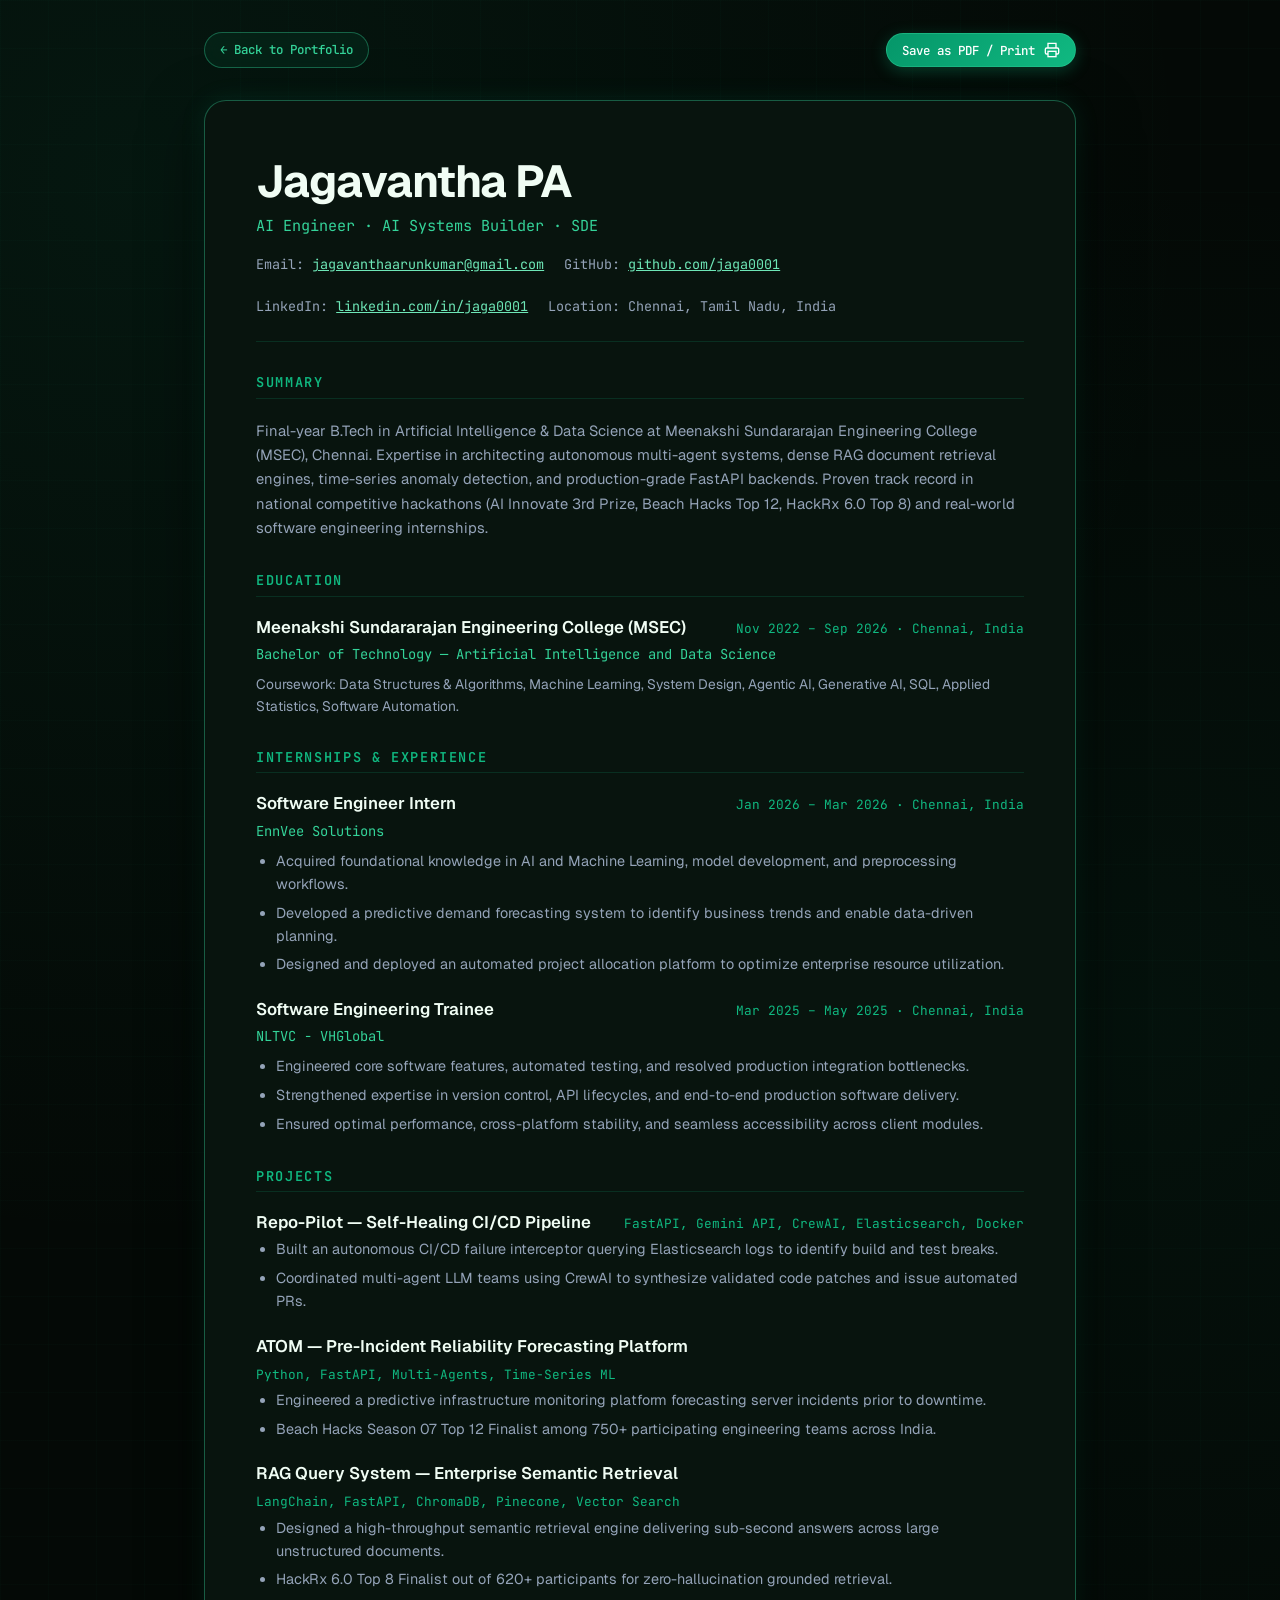
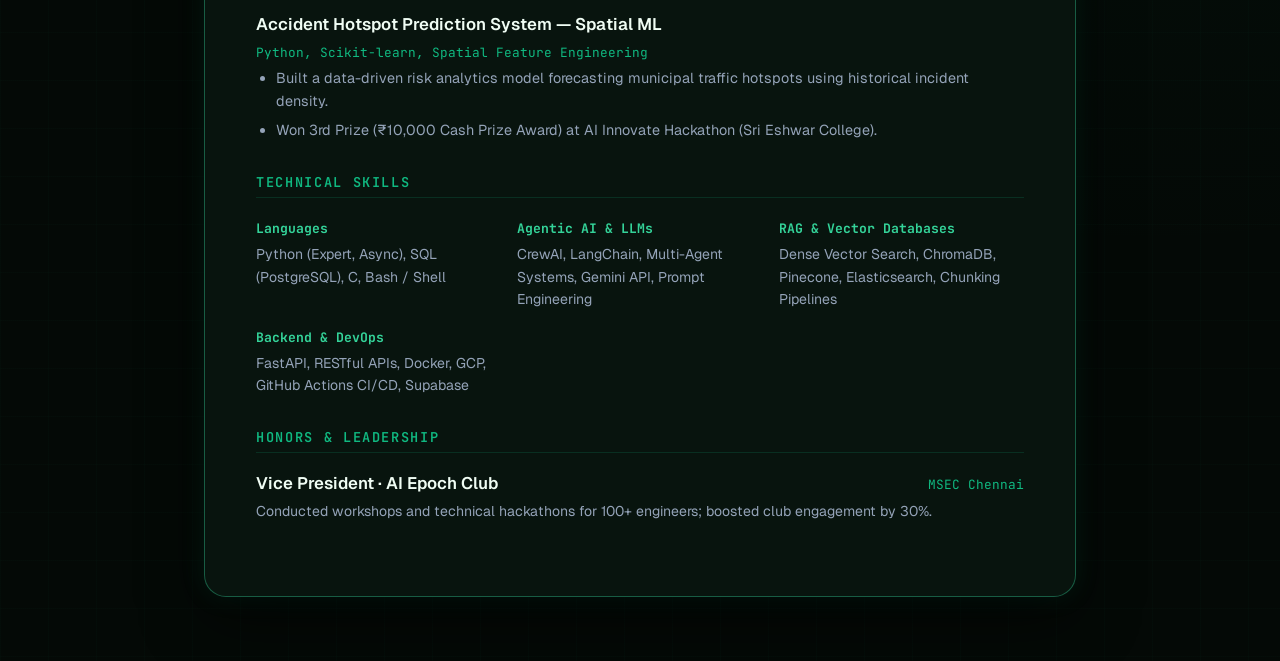
==== commit 86c02a9c: "fix: overhaul website layout, navigation, and modern styling" ====
--- a/site/resume.html
+++ b/site/resume.html
@@ -3,219 +3,311 @@
 <head>
   <meta charset="utf-8">
   <meta name="viewport" content="width=device-width, initial-scale=1">
-  <title>Resume — Jagavantha PA</title>
+  <title>Resume &mdash; Jagavantha PA</title>
   <meta name="description" content="Resume of Jagavantha PA — AI Engineer &amp; AI Systems Builder. B.Tech AI &amp; Data Science at MSEC Chennai.">
-  <meta name="theme-color" content="#050c08">
-  <link rel="canonical" href="https://jaga0001.github.io/resume.html">
+  <meta name="theme-color" content="#040906">
+  <link rel="canonical" href="https://jaga0001.github.io/Jaga0001/resume.html">
   <link rel="icon" href="favicon.svg" type="image/svg+xml">
   <link rel="preconnect" href="https://fonts.googleapis.com">
   <link rel="preconnect" href="https://fonts.gstatic.com" crossorigin>
-  <link rel="stylesheet" href="https://fonts.googleapis.com/css2?family=Fraunces:ital,opsz,wght@0,9..144,300..600;1,9..144,300..600&family=Geist:wght@300..700&family=JetBrains+Mono:wght@400;500&display=swap">
-  <link rel="stylesheet" href="assets/css/tokens.css">
-  <link rel="stylesheet" href="assets/css/base.css">
+  <link rel="stylesheet" href="https://fonts.googleapis.com/css2?family=Fraunces:ital,opsz,wght@0,9..144,300..700;1,9..144,300..700&family=Geist:wght@300..700&family=JetBrains+Mono:wght@400;500;600&display=swap">
+  <link rel="stylesheet" href="assets/css/style.css">
+
   <style>
-    @layer sections {
-      body { padding-block: var(--space-xl) var(--space-3xl); }
-      body::after { display: none; }
-      .bar {
-        display: flex; flex-wrap: wrap; gap: var(--space-s); justify-content: space-between; align-items: center;
-        margin-bottom: var(--space-xl);
-      }
-      .bar__actions { display: flex; flex-wrap: wrap; gap: 0.6rem; }
-      .sheet {
-        padding: clamp(1.25rem, 4vw, 3.5rem);
-        border: 1px solid var(--line);
-        border-radius: var(--radius-l);
-        background: linear-gradient(180deg, var(--ink-900) 0%, var(--ink-950) 100%);
-        box-shadow: 0 30px 80px rgba(0,0,0,0.5);
-      }
-      .r-head { margin-bottom: var(--space-2xl); padding-bottom: var(--space-l); border-bottom: 1px solid var(--line); }
-      .r-head h1 { font-size: clamp(2rem, 4vw, 3rem); font-family: var(--font-display); line-height: 1.1; margin-bottom: 0.4rem; }
-      .r-head .role { font-family: var(--font-mono); color: var(--rose-300); font-size: 0.95rem; margin-bottom: var(--space-s); }
-      .r-links { display: flex; flex-wrap: wrap; gap: var(--space-m); list-style: none; font-family: var(--font-mono); font-size: 0.82rem; }
-      .r-sec { margin-bottom: var(--space-xl); }
-      .r-sec h2 {
-        font-family: var(--font-mono); font-size: 0.85rem; text-transform: uppercase; letter-spacing: 0.12em;
-        color: var(--rose-300); margin-bottom: var(--space-m);
-      }
-      .r-item { margin-bottom: var(--space-m); }
-      .r-item__top { display: flex; justify-content: space-between; align-items: baseline; gap: 1rem; }
-      .r-item__top h3 { font-size: 1.05rem; font-weight: 600; }
-      .r-item__top .meta { font-family: var(--font-mono); font-size: 0.8rem; color: var(--muted); }
-      .r-item .sub { font-family: var(--font-mono); font-size: 0.85rem; color: var(--rose-200); margin-top: 0.15rem; }
-      .r-item ul { margin-top: 0.4rem; padding-left: 1.2rem; color: var(--muted); font-size: 0.92rem; }
-      .r-skills { display: grid; grid-template-columns: repeat(auto-fit, minmax(220px, 1fr)); gap: 1rem; }
-      .r-skills div strong { display: block; font-family: var(--font-mono); font-size: 0.8rem; color: var(--rose-300); margin-bottom: 0.2rem; }
-      .r-skills div p { font-size: 0.88rem; color: var(--muted); margin: 0; }
-      @media print {
-        body { padding: 0; background: #fff !important; color: #111 !important; }
-        .bar, .skip-link, .sound-toggle { display: none !important; }
-        .sheet { padding: 0; border: none; background: #fff !important; color: #111 !important; box-shadow: none; }
-        .r-head h1 { color: #000 !important; }
-        .r-head .role, .r-sec h2, .r-skills div strong { color: #047857 !important; }
-        .r-item__top .meta, .r-item ul, .r-skills div p { color: #333 !important; }
-        a { color: #000 !important; text-decoration: none !important; }
+    body {
+      padding-block: 2rem 4rem;
+    }
+    .resume-nav {
+      display: flex;
+      justify-content: space-between;
+      align-items: center;
+      margin-bottom: 2rem;
+    }
+    .resume-sheet {
+      background: var(--bg-card);
+      border: 1px solid var(--border-strong);
+      border-radius: var(--radius-lg);
+      padding: clamp(1.5rem, 4vw, 3.5rem);
+      box-shadow: 0 20px 60px rgba(0,0,0,0.6), var(--glow);
+    }
+    .r-head {
+      border-bottom: 1px solid var(--border);
+      padding-bottom: 1.5rem;
+      margin-bottom: 2rem;
+    }
+    .r-title {
+      font-size: clamp(2rem, 3.5vw, 2.8rem);
+      font-weight: 700;
+      letter-spacing: -0.02em;
+      margin-bottom: 0.35rem;
+    }
+    .r-subtitle {
+      font-family: var(--font-mono);
+      color: var(--mint);
+      font-size: 0.95rem;
+      margin-bottom: 1rem;
+    }
+    .r-links {
+      display: flex;
+      flex-wrap: wrap;
+      gap: 1.25rem;
+      font-family: var(--font-mono);
+      font-size: 0.84rem;
+      color: var(--text-muted);
+    }
+    .r-links a {
+      color: var(--mint-light);
+      text-decoration: underline;
+    }
+    .r-sec {
+      margin-bottom: 2rem;
+    }
+    .r-sec-title {
+      font-family: var(--font-mono);
+      font-size: 0.85rem;
+      color: var(--emerald);
+      text-transform: uppercase;
+      letter-spacing: 0.12em;
+      border-bottom: 1px solid var(--border);
+      padding-bottom: 0.4rem;
+      margin-bottom: 1.25rem;
+    }
+    .r-entry {
+      margin-bottom: 1.4rem;
+    }
+    .r-entry-head {
+      display: flex;
+      justify-content: space-between;
+      align-items: baseline;
+      flex-wrap: wrap;
+      gap: 0.5rem;
+      margin-bottom: 0.25rem;
+    }
+    .r-entry-head h3 {
+      font-size: 1.05rem;
+      font-weight: 600;
+      color: var(--text-main);
+    }
+    .r-entry-meta {
+      font-family: var(--font-mono);
+      font-size: 0.8rem;
+      color: var(--emerald);
+    }
+    .r-entry-sub {
+      font-family: var(--font-mono);
+      font-size: 0.86rem;
+      color: var(--mint);
+      margin-bottom: 0.5rem;
+    }
+    .r-entry ul {
+      list-style: disc;
+      padding-left: 1.25rem;
+      color: var(--text-muted);
+      font-size: 0.9rem;
+      line-height: 1.6;
+    }
+    .r-entry ul li {
+      margin-bottom: 0.35rem;
+    }
+    .r-skills-grid {
+      display: grid;
+      grid-template-columns: repeat(auto-fit, minmax(240px, 1fr));
+      gap: 1rem;
+    }
+    .r-skill-box strong {
+      font-family: var(--font-mono);
+      font-size: 0.82rem;
+      color: var(--mint);
+      display: block;
+      margin-bottom: 0.25rem;
+    }
+    .r-skill-box p {
+      font-size: 0.88rem;
+      color: var(--text-muted);
+    }
+
+    @media print {
+      body {
+        background: #ffffff !important;
+        color: #111111 !important;
+        padding: 0 !important;
+      }
+      .resume-nav {
+        display: none !important;
+      }
+      .resume-sheet {
+        border: none !important;
+        box-shadow: none !important;
+        padding: 0 !important;
+        background: #ffffff !important;
+      }
+      .r-title, h1, h2, h3, h4 {
+        color: #000000 !important;
+      }
+      .r-subtitle, .r-sec-title, .r-entry-meta, .r-skill-box strong {
+        color: #047857 !important;
+      }
+      .r-links, .r-links a, .r-entry ul, .r-skill-box p, .text-muted {
+        color: #333333 !important;
       }
     }
   </style>
 </head>
 <body>
-  <div class="container" style="max-width: 900px;">
-    <div class="bar">
-      <a class="link-u mono" href="index.html">&larr; Back to Portfolio</a>
-      <div class="bar__actions">
-        <button class="btn btn--primary btn--small" type="button" onclick="window.print()">Save as PDF / Print</button>
-      </div>
+  <div class="container" style="max-width: 920px;">
+    <div class="resume-nav">
+      <a class="btn btn--secondary btn--small" href="index.html">&larr; Back to Portfolio</a>
+      <button class="btn btn--primary btn--small" type="button" onclick="window.print()">
+        <span>Save as PDF / Print</span>
+        <svg viewBox="0 0 24 24" fill="none" stroke="currentColor"><polyline points="6 9 6 2 18 2 18 9"></polyline><path d="M6 18H4a2 2 0 0 1-2-2v-5a2 2 0 0 1 2-2h16a2 2 0 0 1 2 2v5a2 2 0 0 1-2 2h-2"></path><rect x="6" y="14" width="12" height="8"></rect></svg>
+      </button>
     </div>
 
-    <article class="sheet">
+    <article class="resume-sheet">
       <header class="r-head">
-        <h1>Jagavantha <em>PA</em></h1>
-        <p class="role">AI Engineer &middot; AI Systems Builder &middot; SDE</p>
-        <ul class="r-links">
-          <li><a class="link-u" href="mailto:jagavanthaarunkumar@gmail.com">jagavanthaarunkumar@gmail.com</a></li>
-          <li><a class="link-u" href="https://github.com/jaga0001" target="_blank" rel="noopener">github.com/jaga0001</a></li>
-          <li><a class="link-u" href="https://www.linkedin.com/in/jaga0001/" target="_blank" rel="noopener">linkedin.com/in/jaga0001</a></li>
-          <li>Chennai, Tamil Nadu, India</li>
-        </ul>
+        <h1 class="r-title">Jagavantha PA</h1>
+        <p class="r-subtitle">AI Engineer &middot; AI Systems Builder &middot; SDE</p>
+        <div class="r-links">
+          <span>Email: <a href="mailto:jagavanthaarunkumar@gmail.com">jagavanthaarunkumar@gmail.com</a></span>
+          <span>GitHub: <a href="https://github.com/jaga0001" target="_blank" rel="noopener">github.com/jaga0001</a></span>
+          <span>LinkedIn: <a href="https://www.linkedin.com/in/jaga0001/" target="_blank" rel="noopener">linkedin.com/in/jaga0001</a></span>
+          <span>Location: Chennai, Tamil Nadu, India</span>
+        </div>
       </header>
 
       <section class="r-sec">
-        <h2>Executive Summary</h2>
-        <p style="color: var(--muted); font-size: 0.92rem; line-height: 1.6;">
-          Final-year B.Tech in Artificial Intelligence &amp; Data Science skilled in building autonomous AI systems,
-          LLM agents, high-precision RAG pipelines, and scalable backend solutions using FastAPI and Python.
-          Proven ability to engineer production-ready software in predictive analytics, anomaly detection, and CI/CD automation through internships and competitive hackathons.
+        <h2 class="r-sec-title">Summary</h2>
+        <p style="color:var(--text-muted); font-size:0.92rem; line-height:1.65;">
+          Final-year B.Tech in Artificial Intelligence &amp; Data Science at Meenakshi Sundararajan Engineering College (MSEC), Chennai.
+          Expertise in architecting autonomous multi-agent systems, dense RAG document retrieval engines, time-series anomaly detection,
+          and production-grade FastAPI backends. Proven track record in national competitive hackathons (AI Innovate 3rd Prize, Beach Hacks Top 12, HackRx 6.0 Top 8)
+          and real-world software engineering internships.
         </p>
       </section>
 
       <section class="r-sec">
-        <h2>Education</h2>
-        <div class="r-item">
-          <div class="r-item__top">
-            <h3>Meenakshi Sundararajan Engineering College (MSEC), Chennai</h3>
-            <span class="meta">Nov 2022 &ndash; Sep 2026</span>
-          </div>
-          <p class="sub">Bachelor of Technology &mdash; Artificial Intelligence and Data Science</p>
-          <p style="color: var(--muted); font-size: 0.85rem; margin-top: 0.25rem;">
-            <strong>Coursework:</strong> Data Structures &amp; Algorithms, Machine Learning, System Design, Agentic AI, Generative AI, SQL, Applied Statistics, Automation.
+        <h2 class="r-sec-title">Education</h2>
+        <div class="r-entry">
+          <div class="r-entry-head">
+            <h3>Meenakshi Sundararajan Engineering College (MSEC)</h3>
+            <span class="r-entry-meta">Nov 2022 &ndash; Sep 2026 &middot; Chennai, India</span>
+          </div>
+          <p class="r-entry-sub">Bachelor of Technology &mdash; Artificial Intelligence and Data Science</p>
+          <p style="color:var(--text-muted); font-size:0.86rem;">
+            Coursework: Data Structures &amp; Algorithms, Machine Learning, System Design, Agentic AI, Generative AI, SQL, Applied Statistics, Software Automation.
           </p>
         </div>
       </section>
 
       <section class="r-sec">
-        <h2>Experience</h2>
-        <div class="r-item">
-          <div class="r-item__top">
-            <h3>EnnVee Solutions &mdash; Software Engineer Intern</h3>
-            <span class="meta">Jan 2026 &ndash; Mar 2026 | Chennai, India</span>
-          </div>
-          <ul>
-            <li>Acquired foundational knowledge in AI/ML model development, feature engineering, and data preprocessing workflows.</li>
-            <li>Developed an AI-driven demand forecasting system to predict business trends and enable data-driven planning.</li>
-            <li>Designed and implemented an automated project allocation system to optimize resource utilization and team efficiency.</li>
-          </ul>
-        </div>
-        <div class="r-item">
-          <div class="r-item__top">
-            <h3>NLTVC - VHGlobal &mdash; Software Engineering Trainee</h3>
-            <span class="meta">Mar 2025 &ndash; May 2025 | Chennai, India</span>
-          </div>
-          <ul>
-            <li>Engineered software features, automated testing, and resolved critical production compatibility issues.</li>
-            <li>Strengthened expertise in version management, API lifecycles, and end-to-end production software delivery.</li>
-            <li>Ensured optimal performance, cross-platform stability, and seamless user accessibility.</li>
-          </ul>
-        </div>
-      </section>
-
-      <section class="r-sec">
-        <h2>Featured Projects</h2>
-        <div class="r-item">
-          <div class="r-item__top">
-            <h3>Repo-Pilot &mdash; Autonomous Self-Healing CI/CD Pipeline</h3>
-            <span class="meta">FastAPI, Python, LLMs, RAG, Elasticsearch, Vector DB</span>
-          </div>
-          <ul>
-            <li>Architected a self-healing CI/CD pipeline capable of automatically detecting, analyzing, and resolving build and deployment failures in real time.</li>
-            <li>Implemented automated monitoring and retry mechanisms using Elasticsearch for log indexing and fast error retrieval.</li>
-            <li>Synthesized validated code patches using Gemini LLM agents, opening automated pull requests with regression test verification.</li>
-          </ul>
-        </div>
-        <div class="r-item">
-          <div class="r-item__top">
-            <h3>ATOM &mdash; AI-Powered Pre-Incident Forecasting Platform</h3>
-            <span class="meta">FastAPI, Python, Multi-Agents, Time-Series Modeling</span>
-          </div>
-          <ul>
-            <li>Architected an end-to-end predictive reliability platform forecasting system incidents before occurrence using time-series anomaly detection.</li>
-            <li>Selected as <strong>Top 12 Finalist at Beach Hacks Season 07</strong> among 750+ participating engineering teams.</li>
-            <li>Reduced potential downtime through proactive early alerts, automated risk scoring, and real-time health monitoring dashboards.</li>
-          </ul>
-        </div>
-        <div class="r-item">
-          <div class="r-item__top">
-            <h3>RAG Query System &mdash; Enterprise Semantic Document Retrieval</h3>
-            <span class="meta">Python, FastAPI, LangChain, Pinecone, ChromaDB</span>
-          </div>
-          <ul>
-            <li>Achieved <strong>Top 8 Finalist at HackRx 6.0</strong> among 620+ participants for an enterprise knowledge retrieval system.</li>
-            <li>Integrated dense vector embeddings with hybrid search and custom chunking to deliver context-grounded, zero-hallucination responses.</li>
-            <li>Optimized query latency to sub-second response times across large unstructured document sets.</li>
-          </ul>
-        </div>
-        <div class="r-item">
-          <div class="r-item__top">
-            <h3>Accident Hotspot Prediction System &mdash; Spatial Machine Learning</h3>
-            <span class="meta">Python, Scikit-learn, Spatial Analytics, Data Preprocessing</span>
-          </div>
-          <ul>
-            <li>Won <strong>3rd Prize at AI Innovate Hackathon</strong> (Sri Eshwar Engg College) with a <strong>&rupee;10,000 cash award</strong>.</li>
-            <li>Developed a spatial predictive model analyzing accident density, temporal patterns, and road topology to identify high-risk zones.</li>
-          </ul>
-        </div>
-      </section>
-
-      <section class="r-sec">
-        <h2>Technical Skills</h2>
-        <div class="r-skills">
-          <div>
+        <h2 class="r-sec-title">Internships &amp; Experience</h2>
+        <div class="r-entry">
+          <div class="r-entry-head">
+            <h3>Software Engineer Intern</h3>
+            <span class="r-entry-meta">Jan 2026 &ndash; Mar 2026 &middot; Chennai, India</span>
+          </div>
+          <p class="r-entry-sub">EnnVee Solutions</p>
+          <ul>
+            <li>Acquired foundational knowledge in AI and Machine Learning, model development, and preprocessing workflows.</li>
+            <li>Developed a predictive demand forecasting system to identify business trends and enable data-driven planning.</li>
+            <li>Designed and deployed an automated project allocation platform to optimize enterprise resource utilization.</li>
+          </ul>
+        </div>
+
+        <div class="r-entry">
+          <div class="r-entry-head">
+            <h3>Software Engineering Trainee</h3>
+            <span class="r-entry-meta">Mar 2025 &ndash; May 2025 &middot; Chennai, India</span>
+          </div>
+          <p class="r-entry-sub">NLTVC - VHGlobal</p>
+          <ul>
+            <li>Engineered core software features, automated testing, and resolved production integration bottlenecks.</li>
+            <li>Strengthened expertise in version control, API lifecycles, and end-to-end production software delivery.</li>
+            <li>Ensured optimal performance, cross-platform stability, and seamless accessibility across client modules.</li>
+          </ul>
+        </div>
+      </section>
+
+      <section class="r-sec">
+        <h2 class="r-sec-title">Projects</h2>
+        <div class="r-entry">
+          <div class="r-entry-head">
+            <h3>Repo-Pilot &mdash; Self-Healing CI/CD Pipeline</h3>
+            <span class="r-entry-meta">FastAPI, Gemini API, CrewAI, Elasticsearch, Docker</span>
+          </div>
+          <ul>
+            <li>Built an autonomous CI/CD failure interceptor querying Elasticsearch logs to identify build and test breaks.</li>
+            <li>Coordinated multi-agent LLM teams using CrewAI to synthesize validated code patches and issue automated PRs.</li>
+          </ul>
+        </div>
+
+        <div class="r-entry">
+          <div class="r-entry-head">
+            <h3>ATOM &mdash; Pre-Incident Reliability Forecasting Platform</h3>
+            <span class="r-entry-meta">Python, FastAPI, Multi-Agents, Time-Series ML</span>
+          </div>
+          <ul>
+            <li>Engineered a predictive infrastructure monitoring platform forecasting server incidents prior to downtime.</li>
+            <li>Beach Hacks Season 07 Top 12 Finalist among 750+ participating engineering teams across India.</li>
+          </ul>
+        </div>
+
+        <div class="r-entry">
+          <div class="r-entry-head">
+            <h3>RAG Query System &mdash; Enterprise Semantic Retrieval</h3>
+            <span class="r-entry-meta">LangChain, FastAPI, ChromaDB, Pinecone, Vector Search</span>
+          </div>
+          <ul>
+            <li>Designed a high-throughput semantic retrieval engine delivering sub-second answers across large unstructured documents.</li>
+            <li>HackRx 6.0 Top 8 Finalist out of 620+ participants for zero-hallucination grounded retrieval.</li>
+          </ul>
+        </div>
+
+        <div class="r-entry">
+          <div class="r-entry-head">
+            <h3>Accident Hotspot Prediction System &mdash; Spatial ML</h3>
+            <span class="r-entry-meta">Python, Scikit-learn, Spatial Feature Engineering</span>
+          </div>
+          <ul>
+            <li>Built a data-driven risk analytics model forecasting municipal traffic hotspots using historical incident density.</li>
+            <li>Won 3rd Prize (&#8377;10,000 Cash Prize Award) at AI Innovate Hackathon (Sri Eshwar College).</li>
+          </ul>
+        </div>
+      </section>
+
+      <section class="r-sec">
+        <h2 class="r-sec-title">Technical Skills</h2>
+        <div class="r-skills-grid">
+          <div class="r-skill-box">
             <strong>Languages</strong>
-            <p>Python, SQL, C, Bash</p>
-          </div>
-          <div>
-            <strong>AI &amp; Agents</strong>
-            <p>LLMs, CrewAI, LangChain, Multi-Agent Systems, Prompt Engineering</p>
-          </div>
-          <div>
-            <strong>Retrieval &amp; RAG</strong>
-            <p>Vector Search, Pinecone, ChromaDB, Elasticsearch, Dense Embeddings</p>
-          </div>
-          <div>
-            <strong>Backend &amp; Cloud</strong>
-            <p>FastAPI, RESTful APIs, Session Auth, Docker, GCP, PostgreSQL, Supabase</p>
-          </div>
-        </div>
-      </section>
-
-      <section class="r-sec">
-        <h2>Awards &amp; Leadership</h2>
-        <ul>
-          <li><strong>3rd Prize Winner (&rupee;10,000 Cash Award):</strong> AI Innovate Hackathon (Sri Eshwar Engg College).</li>
-          <li><strong>Top 12 Finalist (750+ Teams):</strong> Beach Hacks Season 07 (Christ Engineering College, Kerala).</li>
-          <li><strong>Top 8 Finalist (620+ Participants):</strong> HackRx 6.0 (R.V. College of Engineering, Bengaluru).</li>
-          <li><strong>Vice President &mdash; AI Epoch Club:</strong> Organized AI seminars and workshops, mentoring 100+ participants.</li>
-          <li><strong>Lead Coordinator &mdash; Promptomania:</strong> Led Generative AI hackathon utilizing Google Gemini API with 200+ students.</li>
-        </ul>
-      </section>
-
-      <section class="r-sec">
-        <h2>Certifications</h2>
-        <ul>
-          <li><strong>Google AI Professional Certificate:</strong> Coursera &mdash; Machine Learning Workflows &amp; AI Deployment.</li>
-          <li><strong>Python and AI Fundamentals:</strong> GUVI &mdash; Core Programming, Data Structures &amp; AI Algorithms.</li>
-          <li><strong>Introduction to C Programming:</strong> NPTEL &mdash; Memory Management, Pointers, Structured Computation.</li>
-        </ul>
+            <p>Python (Expert, Async), SQL (PostgreSQL), C, Bash / Shell</p>
+          </div>
+          <div class="r-skill-box">
+            <strong>Agentic AI &amp; LLMs</strong>
+            <p>CrewAI, LangChain, Multi-Agent Systems, Gemini API, Prompt Engineering</p>
+          </div>
+          <div class="r-skill-box">
+            <strong>RAG &amp; Vector Databases</strong>
+            <p>Dense Vector Search, ChromaDB, Pinecone, Elasticsearch, Chunking Pipelines</p>
+          </div>
+          <div class="r-skill-box">
+            <strong>Backend &amp; DevOps</strong>
+            <p>FastAPI, RESTful APIs, Docker, GCP, GitHub Actions CI/CD, Supabase</p>
+          </div>
+        </div>
+      </section>
+
+      <section class="r-sec" style="margin-bottom:0;">
+        <h2 class="r-sec-title">Honors &amp; Leadership</h2>
+        <div class="r-entry">
+          <div class="r-entry-head">
+            <h3>Vice President &middot; AI Epoch Club</h3>
+            <span class="r-entry-meta">MSEC Chennai</span>
+          </div>
+          <p style="color:var(--text-muted); font-size:0.88rem;">
+            Conducted workshops and technical hackathons for 100+ engineers; boosted club engagement by 30%.
+          </p>
+        </div>
       </section>
     </article>
   </div>
--- a/site/assets/css/style.css
+++ b/site/assets/css/style.css
@@ -0,0 +1,1271 @@
+/* ==========================================================================
+   Jagavantha PA — Modern Emerald Cyber Portfolio
+   Engineered for maximum reliability, speed, and aesthetics.
+   ========================================================================== */
+
+:root {
+  --bg-dark: #040906;
+  --bg-card: #08140e;
+  --bg-card-hover: #0d2218;
+  --bg-card-glass: rgba(8, 20, 14, 0.78);
+  --bg-header: rgba(4, 9, 6, 0.85);
+
+  --emerald: #10b981;
+  --emerald-dark: #059669;
+  --emerald-deep: #064e3b;
+  --mint: #34d399;
+  --mint-light: #6ee7b7;
+  --mint-glow: rgba(52, 211, 153, 0.15);
+
+  --text-main: #f0fdf4;
+  --text-muted: #94a3b8;
+  --text-dim: #64748b;
+  --text-code: #a7f3d0;
+
+  --border: rgba(16, 185, 129, 0.16);
+  --border-strong: rgba(52, 211, 153, 0.38);
+  --border-focus: #10b981;
+
+  --glow: 0 0 25px rgba(16, 185, 129, 0.14);
+  --glow-strong: 0 0 35px rgba(16, 185, 129, 0.28);
+
+  --font-sans: 'Geist', -apple-system, BlinkMacSystemFont, 'Segoe UI', Roboto, sans-serif;
+  --font-mono: 'JetBrains Mono', Consolas, 'Courier New', monospace;
+  --font-display: 'Fraunces', Georgia, serif;
+
+  --container: 1140px;
+  --radius-xs: 4px;
+  --radius-sm: 8px;
+  --radius-md: 14px;
+  --radius-lg: 22px;
+  --radius-full: 9999px;
+
+  --transition: all 0.24s cubic-bezier(0.16, 1, 0.3, 1);
+}
+
+/* Reset & Foundation */
+*, *::before, *::after {
+  box-sizing: border-box;
+  margin: 0;
+  padding: 0;
+}
+
+html {
+  scroll-behavior: smooth;
+  color-scheme: dark;
+}
+
+body {
+  background-color: var(--bg-dark);
+  color: var(--text-main);
+  font-family: var(--font-sans);
+  font-size: 16px;
+  line-height: 1.6;
+  overflow-x: hidden;
+  position: relative;
+  background-image: 
+    radial-gradient(circle at 10% 8%, rgba(16, 185, 129, 0.08) 0%, transparent 45%),
+    radial-gradient(circle at 90% 45%, rgba(5, 150, 105, 0.06) 0%, transparent 50%),
+    linear-gradient(rgba(16, 185, 129, 0.02) 1px, transparent 1px),
+    linear-gradient(90deg, rgba(16, 185, 129, 0.02) 1px, transparent 1px);
+  background-size: 100% 100%, 100% 100%, 48px 48px, 48px 48px;
+}
+
+/* Typography */
+h1, h2, h3, h4, h5, h6 {
+  color: var(--text-main);
+  font-weight: 600;
+  line-height: 1.25;
+}
+
+.mono { font-family: var(--font-mono); }
+.font-display { font-family: var(--font-display); }
+.text-muted { color: var(--text-muted); }
+.text-emerald { color: var(--emerald); }
+.text-mint { color: var(--mint); }
+
+a {
+  color: inherit;
+  text-decoration: none;
+  transition: var(--transition);
+}
+
+ul, ol {
+  list-style: none;
+  padding: 0;
+  margin: 0;
+}
+
+img {
+  max-width: 100%;
+  display: block;
+}
+
+.container {
+  width: 100%;
+  max-width: var(--container);
+  margin-inline: auto;
+  padding-inline: 1.5rem;
+}
+
+/* Buttons */
+.btn {
+  display: inline-flex;
+  align-items: center;
+  justify-content: center;
+  gap: 0.55rem;
+  padding: 0.72rem 1.4rem;
+  font-family: var(--font-mono);
+  font-size: 0.84rem;
+  font-weight: 500;
+  border-radius: var(--radius-full);
+  border: 1px solid transparent;
+  cursor: pointer;
+  transition: var(--transition);
+  white-space: nowrap;
+  user-select: none;
+}
+
+.btn svg {
+  width: 16px;
+  height: 16px;
+  stroke-width: 2;
+  transition: transform 0.2s ease;
+}
+
+.btn:hover svg {
+  transform: translateX(2px);
+}
+
+.btn--primary {
+  background: linear-gradient(135deg, #059669 0%, #10b981 100%);
+  color: #ffffff;
+  border-color: rgba(52, 211, 153, 0.4);
+  box-shadow: 0 4px 16px rgba(16, 185, 129, 0.28);
+}
+
+.btn--primary:hover {
+  background: linear-gradient(135deg, #10b981 0%, #34d399 100%);
+  color: #040906;
+  box-shadow: 0 6px 24px rgba(16, 185, 129, 0.45);
+  transform: translateY(-2px);
+}
+
+.btn--secondary {
+  background: rgba(16, 185, 129, 0.08);
+  color: var(--mint);
+  border-color: var(--border-strong);
+  backdrop-filter: blur(8px);
+}
+
+.btn--secondary:hover {
+  background: rgba(16, 185, 129, 0.16);
+  border-color: var(--mint);
+  color: var(--text-main);
+  transform: translateY(-2px);
+}
+
+.btn--ghost {
+  background: transparent;
+  color: var(--text-muted);
+  border-color: var(--border);
+}
+
+.btn--ghost:hover {
+  color: var(--text-main);
+  border-color: var(--border-strong);
+  background: rgba(16, 185, 129, 0.05);
+}
+
+.btn--small {
+  padding: 0.45rem 0.95rem;
+  font-size: 0.78rem;
+}
+
+/* Glass Card */
+.glass-card {
+  background: var(--bg-card-glass);
+  border: 1px solid var(--border);
+  border-radius: var(--radius-md);
+  backdrop-filter: blur(16px);
+  -webkit-backdrop-filter: blur(16px);
+  transition: var(--transition);
+  position: relative;
+  overflow: hidden;
+}
+
+.glass-card:hover {
+  border-color: var(--border-strong);
+  background: var(--bg-card-hover);
+  box-shadow: var(--glow);
+  transform: translateY(-3px);
+}
+
+/* Fixed Navigation Bar */
+.header {
+  position: fixed;
+  top: 0;
+  left: 0;
+  right: 0;
+  z-index: 1000;
+  background: var(--bg-header);
+  backdrop-filter: blur(18px);
+  -webkit-backdrop-filter: blur(18px);
+  border-bottom: 1px solid var(--border);
+  padding-block: 0.85rem;
+  transition: var(--transition);
+}
+
+.header__inner {
+  display: flex;
+  align-items: center;
+  justify-content: space-between;
+}
+
+.brand {
+  display: flex;
+  align-items: center;
+  gap: 0.75rem;
+}
+
+.brand__logo {
+  width: 36px;
+  height: 36px;
+  border-radius: 9px;
+  background: linear-gradient(135deg, #08140e 0%, #0d2a1d 100%);
+  border: 1px solid var(--border-strong);
+  display: grid;
+  place-items: center;
+  color: var(--mint);
+  font-family: var(--font-mono);
+  font-weight: 700;
+  font-size: 0.82rem;
+  box-shadow: 0 0 12px rgba(16, 185, 129, 0.2);
+}
+
+.brand__text {
+  display: flex;
+  flex-direction: column;
+}
+
+.brand__name {
+  font-size: 0.92rem;
+  font-weight: 600;
+  color: var(--text-main);
+  letter-spacing: -0.01em;
+}
+
+.brand__tag {
+  font-size: 0.68rem;
+  color: var(--emerald);
+  font-family: var(--font-mono);
+  letter-spacing: 0.06em;
+}
+
+.nav__list {
+  display: flex;
+  align-items: center;
+  gap: 1.5rem;
+  list-style: none;
+  margin: 0;
+  padding: 0;
+}
+
+.nav__link {
+  font-size: 0.86rem;
+  color: var(--text-muted);
+  font-weight: 500;
+  position: relative;
+  padding-block: 0.25rem;
+}
+
+.nav__link:hover, .nav__link.active {
+  color: var(--mint);
+}
+
+.nav__link::after {
+  content: '';
+  position: absolute;
+  bottom: -2px;
+  left: 0;
+  width: 0;
+  height: 2px;
+  background: var(--emerald);
+  transition: width 0.2s ease;
+}
+
+.nav__link:hover::after, .nav__link.active::after {
+  width: 100%;
+}
+
+.header__actions {
+  display: flex;
+  align-items: center;
+  gap: 0.65rem;
+}
+
+.burger {
+  display: none;
+  background: transparent;
+  border: 1px solid var(--border-strong);
+  border-radius: var(--radius-sm);
+  padding: 0.5rem;
+  color: var(--text-main);
+  cursor: pointer;
+  line-height: 0;
+}
+
+.burger svg {
+  width: 22px;
+  height: 22px;
+}
+
+/* Mobile Navigation Drawer */
+.mobile-nav {
+  display: none;
+  position: fixed;
+  top: 60px;
+  left: 0;
+  right: 0;
+  bottom: 0;
+  background: rgba(4, 9, 6, 0.98);
+  backdrop-filter: blur(24px);
+  -webkit-backdrop-filter: blur(24px);
+  z-index: 999;
+  padding: 2rem 1.5rem;
+  flex-direction: column;
+  gap: 1rem;
+  border-top: 1px solid var(--border);
+  overflow-y: auto;
+}
+
+.mobile-nav.is-open {
+  display: flex;
+}
+
+.mobile-nav .nav__link {
+  font-size: 1.15rem;
+  padding-block: 0.75rem;
+  border-bottom: 1px solid var(--border);
+  color: var(--text-main);
+}
+
+.mobile-nav .nav__link:hover {
+  color: var(--mint);
+  padding-left: 0.5rem;
+}
+
+.mobile-nav__actions {
+  margin-top: 1.5rem;
+  display: flex;
+  flex-direction: column;
+  gap: 0.75rem;
+}
+
+/* Hero Section */
+.hero {
+  padding-top: calc(70px + 3.5rem);
+  padding-bottom: 4.5rem;
+  min-height: 88vh;
+  display: flex;
+  align-items: center;
+  position: relative;
+}
+
+.hero__grid {
+  display: grid;
+  grid-template-columns: 1.15fr 0.85fr;
+  gap: 3.5rem;
+  align-items: center;
+}
+
+.badge-live {
+  display: inline-flex;
+  align-items: center;
+  gap: 0.55rem;
+  padding: 0.38rem 0.9rem;
+  background: rgba(16, 185, 129, 0.08);
+  border: 1px solid var(--border-strong);
+  border-radius: var(--radius-full);
+  font-size: 0.76rem;
+  color: var(--mint);
+  margin-bottom: 1.5rem;
+  font-family: var(--font-mono);
+}
+
+.badge-dot {
+  width: 8px;
+  height: 8px;
+  border-radius: 50%;
+  background: #10b981;
+  box-shadow: 0 0 10px #10b981;
+  animation: pulse-beacon 2s cubic-bezier(0.4, 0, 0.6, 1) infinite;
+}
+
+@keyframes pulse-beacon {
+  0%, 100% { opacity: 1; transform: scale(1); }
+  50% { opacity: 0.35; transform: scale(0.85); }
+}
+
+.hero__title {
+  font-size: clamp(2.3rem, 4.4vw, 3.6rem);
+  line-height: 1.12;
+  font-weight: 600;
+  letter-spacing: -0.03em;
+  margin-bottom: 1.25rem;
+}
+
+.hero__title em {
+  font-style: italic;
+  font-family: var(--font-display);
+  font-weight: 400;
+  color: var(--mint);
+}
+
+.hero__gradient {
+  background: linear-gradient(130deg, #ffffff 30%, #34d399 70%, #059669 100%);
+  -webkit-background-clip: text;
+  background-clip: text;
+  -webkit-text-fill-color: transparent;
+  display: block;
+}
+
+.hero__desc {
+  font-size: 1.05rem;
+  color: var(--text-muted);
+  max-width: 580px;
+  margin-bottom: 2rem;
+  line-height: 1.7;
+}
+
+.hero__desc strong {
+  color: var(--text-main);
+  font-weight: 600;
+}
+
+.hero__actions {
+  display: flex;
+  flex-wrap: wrap;
+  align-items: center;
+  gap: 1rem;
+  margin-bottom: 2.25rem;
+}
+
+.hero__socials {
+  display: flex;
+  align-items: center;
+  gap: 0.65rem;
+}
+
+.social-pill {
+  width: 42px;
+  height: 42px;
+  border-radius: 50%;
+  border: 1px solid var(--border);
+  display: grid;
+  place-items: center;
+  color: var(--text-muted);
+  background: rgba(16, 185, 129, 0.05);
+  transition: var(--transition);
+}
+
+.social-pill svg {
+  width: 18px;
+  height: 18px;
+}
+
+.social-pill:hover {
+  color: var(--mint);
+  border-color: var(--mint);
+  background: rgba(16, 185, 129, 0.12);
+  transform: translateY(-2px);
+  box-shadow: var(--glow);
+}
+
+.hero__chips {
+  display: flex;
+  flex-wrap: wrap;
+  gap: 0.5rem;
+}
+
+.chip {
+  padding: 0.32rem 0.75rem;
+  background: rgba(8, 20, 14, 0.7);
+  border: 1px solid var(--border);
+  border-radius: var(--radius-sm);
+  font-size: 0.74rem;
+  color: var(--mint-light);
+  font-family: var(--font-mono);
+}
+
+/* Portrait Card in Hero */
+.portrait-card {
+  position: relative;
+  max-width: 400px;
+  margin-inline: auto;
+}
+
+.portrait-frame {
+  position: relative;
+  border-radius: var(--radius-lg);
+  overflow: hidden;
+  border: 2px solid var(--border-strong);
+  box-shadow: 0 24px 60px rgba(0, 0, 0, 0.7), var(--glow);
+  background: var(--bg-card);
+}
+
+.portrait-frame img {
+  width: 100%;
+  height: auto;
+  aspect-ratio: 4 / 5;
+  object-fit: cover;
+  display: block;
+}
+
+.portrait-overlay {
+  position: absolute;
+  inset: 0;
+  background: linear-gradient(180deg, transparent 65%, rgba(4, 9, 6, 0.9) 100%);
+  pointer-events: none;
+}
+
+/* HUD corners */
+.portrait-corner {
+  position: absolute;
+  width: 14px;
+  height: 14px;
+  border-color: var(--mint);
+  pointer-events: none;
+}
+.portrait-corner--tl { top: 12px; left: 12px; border-top: 2px solid; border-left: 2px solid; }
+.portrait-corner--br { bottom: 12px; right: 12px; border-bottom: 2px solid; border-right: 2px solid; }
+
+.portrait-badge {
+  position: absolute;
+  bottom: 1.25rem;
+  left: 1.25rem;
+  right: 1.25rem;
+  padding: 0.75rem 1rem;
+  background: rgba(8, 20, 14, 0.88);
+  border: 1px solid var(--border-strong);
+  border-radius: var(--radius-md);
+  backdrop-filter: blur(12px);
+  display: flex;
+  align-items: center;
+  justify-content: space-between;
+}
+
+.portrait-badge__title {
+  font-size: 0.84rem;
+  font-weight: 600;
+  color: var(--text-main);
+}
+
+.portrait-badge__sub {
+  font-size: 0.72rem;
+  color: var(--mint);
+  font-family: var(--font-mono);
+}
+
+/* Section Header Layout */
+.section {
+  padding-block: 5rem;
+  position: relative;
+}
+
+.section__head {
+  margin-bottom: 3.5rem;
+}
+
+.section__tag {
+  font-size: 0.8rem;
+  color: var(--emerald);
+  font-family: var(--font-mono);
+  font-weight: 600;
+  letter-spacing: 0.12em;
+  text-transform: uppercase;
+  margin-bottom: 0.5rem;
+  display: block;
+}
+
+.section__title {
+  font-size: clamp(1.85rem, 3.2vw, 2.6rem);
+  font-weight: 600;
+  letter-spacing: -0.02em;
+  margin-bottom: 0.85rem;
+}
+
+.section__title em {
+  font-style: italic;
+  font-family: var(--font-display);
+  font-weight: 400;
+  color: var(--mint);
+}
+
+.section__lede {
+  color: var(--text-muted);
+  font-size: 1.05rem;
+  max-width: 650px;
+  line-height: 1.7;
+}
+
+/* About Section */
+.about__grid {
+  display: grid;
+  grid-template-columns: 1.2fr 0.8fr;
+  gap: 3.5rem;
+  align-items: start;
+}
+
+.about__text p {
+  color: var(--text-muted);
+  font-size: 1.04rem;
+  margin-bottom: 1.5rem;
+  line-height: 1.75;
+}
+
+.about__text strong {
+  color: var(--text-main);
+}
+
+.about__principles {
+  display: grid;
+  gap: 1.25rem;
+  margin-top: 2rem;
+}
+
+.principle-card {
+  padding: 1.25rem 1.4rem;
+  display: flex;
+  gap: 1.25rem;
+  align-items: flex-start;
+}
+
+.principle-num {
+  font-size: 0.85rem;
+  font-family: var(--font-mono);
+  font-weight: 700;
+  color: var(--emerald);
+  padding: 0.25rem 0.55rem;
+  background: rgba(16, 185, 129, 0.1);
+  border-radius: var(--radius-sm);
+  border: 1px solid var(--border);
+  flex-shrink: 0;
+}
+
+.principle-content h4 {
+  font-size: 1.02rem;
+  color: var(--text-main);
+  margin-bottom: 0.35rem;
+}
+
+.principle-content p {
+  font-size: 0.9rem;
+  color: var(--text-muted);
+  line-height: 1.6;
+  margin-bottom: 0;
+}
+
+.about__stats-grid {
+  display: grid;
+  grid-template-columns: 1fr 1fr;
+  gap: 1.25rem;
+}
+
+.stat-box {
+  padding: 1.75rem 1.4rem;
+  text-align: center;
+}
+
+.stat-val {
+  font-size: 2.3rem;
+  font-weight: 700;
+  color: var(--mint);
+  margin-bottom: 0.3rem;
+  font-family: var(--font-display);
+}
+
+.stat-label {
+  font-size: 0.78rem;
+  color: var(--text-main);
+  font-family: var(--font-mono);
+  font-weight: 600;
+  text-transform: uppercase;
+  letter-spacing: 0.05em;
+  margin-bottom: 0.4rem;
+}
+
+.stat-sub {
+  font-size: 0.8rem;
+  color: var(--text-muted);
+  line-height: 1.5;
+}
+
+/* Activity / Velocity Section */
+.activity-card {
+  padding: 2.25rem;
+}
+
+.activity-header {
+  display: flex;
+  align-items: center;
+  justify-content: space-between;
+  flex-wrap: wrap;
+  gap: 1rem;
+  margin-bottom: 1.75rem;
+  border-bottom: 1px solid var(--border);
+  padding-bottom: 1.25rem;
+}
+
+.activity-meta {
+  display: flex;
+  align-items: center;
+  gap: 1rem;
+}
+
+.activity-badge {
+  padding: 0.3rem 0.75rem;
+  background: rgba(16, 185, 129, 0.1);
+  border: 1px solid var(--border-strong);
+  border-radius: var(--radius-full);
+  font-size: 0.76rem;
+  color: var(--mint);
+  font-family: var(--font-mono);
+}
+
+.activity-legend {
+  display: flex;
+  align-items: center;
+  gap: 0.45rem;
+  font-size: 0.74rem;
+  color: var(--text-muted);
+  font-family: var(--font-mono);
+}
+
+.activity-legend i {
+  width: 12px;
+  height: 12px;
+  border-radius: 3px;
+  display: inline-block;
+}
+
+.calendar-scroll {
+  overflow-x: auto;
+  padding-bottom: 1rem;
+}
+
+.calendar-grid {
+  display: flex;
+  gap: 4px;
+  min-width: 760px;
+}
+
+.calendar-col {
+  display: flex;
+  flex-direction: column;
+  gap: 4px;
+}
+
+.calendar-cell {
+  width: 12px;
+  height: 12px;
+  border-radius: 2px;
+  background: #0e1e16;
+  transition: transform 0.15s ease;
+}
+
+.calendar-cell[data-level="1"] { background: #0e3826; }
+.calendar-cell[data-level="2"] { background: #165a3d; }
+.calendar-cell[data-level="3"] { background: #10b981; }
+.calendar-cell[data-level="4"] { background: #6ee7b7; box-shadow: 0 0 6px #10b981; }
+
+.calendar-cell:hover {
+  transform: scale(1.4);
+  z-index: 10;
+}
+
+.activity-footer {
+  display: flex;
+  align-items: center;
+  justify-content: space-between;
+  flex-wrap: wrap;
+  gap: 1rem;
+  margin-top: 1.5rem;
+  font-size: 0.84rem;
+}
+
+/* Projects Section */
+.projects__grid {
+  display: grid;
+  grid-template-columns: repeat(auto-fit, minmax(340px, 1fr));
+  gap: 2rem;
+}
+
+.project-card {
+  padding: 2.25rem 2rem;
+  display: flex;
+  flex-direction: column;
+  justify-content: space-between;
+}
+
+.project-meta {
+  display: flex;
+  align-items: center;
+  justify-content: space-between;
+  margin-bottom: 1.25rem;
+}
+
+.project-num {
+  font-size: 0.8rem;
+  font-family: var(--font-mono);
+  color: var(--emerald);
+  font-weight: 700;
+}
+
+.project-tag {
+  font-size: 0.74rem;
+  font-family: var(--font-mono);
+  padding: 0.25rem 0.7rem;
+  background: rgba(16, 185, 129, 0.1);
+  border-radius: var(--radius-full);
+  color: var(--mint-light);
+  border: 1px solid var(--border);
+}
+
+.project-title {
+  font-size: 1.45rem;
+  font-weight: 600;
+  color: var(--text-main);
+  margin-bottom: 0.35rem;
+}
+
+.project-subtitle {
+  font-size: 0.88rem;
+  color: var(--mint);
+  font-family: var(--font-mono);
+  margin-bottom: 1rem;
+}
+
+.project-desc {
+  font-size: 0.94rem;
+  color: var(--text-muted);
+  line-height: 1.65;
+  margin-bottom: 1.5rem;
+}
+
+.project-highlights {
+  display: flex;
+  flex-direction: column;
+  gap: 0.45rem;
+  margin-bottom: 1.5rem;
+  padding: 0.9rem 1.1rem;
+  background: rgba(4, 9, 6, 0.6);
+  border-radius: var(--radius-sm);
+  border-left: 3px solid var(--emerald);
+}
+
+.project-highlights span {
+  font-size: 0.82rem;
+  color: var(--text-main);
+  font-family: var(--font-mono);
+}
+
+.project-tech {
+  display: flex;
+  flex-wrap: wrap;
+  gap: 0.45rem;
+  margin-bottom: 1.75rem;
+}
+
+.tech-tag {
+  font-size: 0.74rem;
+  font-family: var(--font-mono);
+  padding: 0.22rem 0.6rem;
+  background: rgba(16, 185, 129, 0.08);
+  border: 1px solid var(--border);
+  border-radius: var(--radius-xs);
+  color: var(--text-muted);
+}
+
+.project-link {
+  display: inline-flex;
+  align-items: center;
+  gap: 0.5rem;
+  color: var(--mint);
+  font-size: 0.86rem;
+  font-family: var(--font-mono);
+  font-weight: 500;
+}
+
+.project-link svg {
+  width: 15px;
+  height: 15px;
+  transition: transform 0.2s ease;
+}
+
+.project-link:hover {
+  color: var(--text-main);
+}
+
+.project-link:hover svg {
+  transform: translateX(3px);
+}
+
+/* Skills Section */
+.skills__grid {
+  display: grid;
+  grid-template-columns: repeat(auto-fit, minmax(320px, 1fr));
+  gap: 1.5rem;
+}
+
+.skill-card {
+  padding: 1.75rem;
+}
+
+.skill-card__title {
+  font-size: 1.1rem;
+  color: var(--text-main);
+  margin-bottom: 1.25rem;
+  display: flex;
+  align-items: center;
+  gap: 0.6rem;
+}
+
+.skill-card__title span {
+  font-size: 0.78rem;
+  font-family: var(--font-mono);
+  color: var(--emerald);
+  padding: 0.2rem 0.5rem;
+  background: rgba(16, 185, 129, 0.1);
+  border-radius: var(--radius-xs);
+  border: 1px solid var(--border);
+}
+
+.skill-list {
+  display: flex;
+  flex-direction: column;
+  gap: 0.8rem;
+}
+
+.skill-item {
+  display: flex;
+  align-items: baseline;
+  justify-content: space-between;
+  font-size: 0.9rem;
+  border-bottom: 1px dashed rgba(16, 185, 129, 0.12);
+  padding-bottom: 0.45rem;
+}
+
+.skill-name {
+  color: var(--text-main);
+  font-weight: 500;
+}
+
+.skill-sub {
+  color: var(--text-dim);
+  font-size: 0.78rem;
+  font-family: var(--font-mono);
+}
+
+/* Awards & Recognition */
+.awards__grid {
+  display: grid;
+  grid-template-columns: repeat(auto-fit, minmax(260px, 1fr));
+  gap: 1.5rem;
+}
+
+.award-card {
+  padding: 1.75rem;
+  display: flex;
+  flex-direction: column;
+  justify-content: space-between;
+}
+
+.award-rank {
+  font-size: 1.6rem;
+  font-weight: 700;
+  color: var(--mint);
+  margin-bottom: 0.5rem;
+  font-family: var(--font-display);
+}
+
+.award-title {
+  font-size: 1.05rem;
+  font-weight: 600;
+  margin-bottom: 0.35rem;
+  color: var(--text-main);
+}
+
+.award-org {
+  font-size: 0.78rem;
+  color: var(--text-dim);
+  font-family: var(--font-mono);
+  margin-bottom: 0.85rem;
+}
+
+.award-desc {
+  font-size: 0.88rem;
+  color: var(--text-muted);
+  line-height: 1.6;
+}
+
+/* Experience & Education Timeline */
+.timeline {
+  display: flex;
+  flex-direction: column;
+  gap: 1.5rem;
+  max-width: 900px;
+}
+
+.timeline-item {
+  padding: 1.85rem 2.25rem;
+  display: grid;
+  grid-template-columns: 210px 1fr;
+  gap: 2rem;
+}
+
+.timeline-meta {
+  display: flex;
+  flex-direction: column;
+}
+
+.timeline-date {
+  font-size: 0.84rem;
+  font-family: var(--font-mono);
+  color: var(--emerald);
+  font-weight: 600;
+  margin-bottom: 0.3rem;
+}
+
+.timeline-loc {
+  font-size: 0.76rem;
+  color: var(--text-dim);
+  font-family: var(--font-mono);
+}
+
+.timeline-role {
+  font-size: 1.25rem;
+  font-weight: 600;
+  color: var(--text-main);
+  margin-bottom: 0.25rem;
+}
+
+.timeline-org {
+  font-size: 0.92rem;
+  color: var(--mint);
+  font-family: var(--font-mono);
+  margin-bottom: 0.85rem;
+}
+
+.timeline-bullets {
+  list-style: disc;
+  padding-left: 1.2rem;
+  color: var(--text-muted);
+  font-size: 0.92rem;
+  line-height: 1.68;
+}
+
+.timeline-bullets li {
+  margin-bottom: 0.4rem;
+}
+
+/* Certifications */
+.certs-section {
+  margin-top: 3.5rem;
+}
+
+.certs-title {
+  font-size: 1.35rem;
+  font-weight: 600;
+  margin-bottom: 1.5rem;
+}
+
+.certs-grid {
+  display: grid;
+  grid-template-columns: repeat(auto-fit, minmax(280px, 1fr));
+  gap: 1.25rem;
+}
+
+.cert-card {
+  padding: 1.5rem;
+}
+
+.cert-badge {
+  font-size: 0.72rem;
+  font-family: var(--font-mono);
+  color: var(--emerald);
+  padding: 0.2rem 0.55rem;
+  background: rgba(16, 185, 129, 0.1);
+  border-radius: var(--radius-xs);
+  display: inline-block;
+  margin-bottom: 0.75rem;
+  border: 1px solid var(--border);
+}
+
+.cert-name {
+  font-size: 1.05rem;
+  font-weight: 600;
+  color: var(--text-main);
+  margin-bottom: 0.35rem;
+}
+
+.cert-org {
+  font-size: 0.82rem;
+  color: var(--text-muted);
+  font-family: var(--font-mono);
+}
+
+/* Contact Section */
+.contact__box {
+  padding: 4rem 2.5rem;
+  text-align: center;
+  max-width: 820px;
+  margin-inline: auto;
+}
+
+.contact__tag {
+  font-size: 0.82rem;
+  font-family: var(--font-mono);
+  color: var(--emerald);
+  text-transform: uppercase;
+  letter-spacing: 0.12em;
+  margin-bottom: 0.75rem;
+  display: block;
+}
+
+.contact__title {
+  font-size: clamp(2rem, 3.6vw, 2.9rem);
+  font-weight: 600;
+  margin-bottom: 1rem;
+}
+
+.contact__title em {
+  font-style: italic;
+  font-family: var(--font-display);
+  font-weight: 400;
+  color: var(--mint);
+}
+
+.contact__desc {
+  font-size: 1.08rem;
+  color: var(--text-muted);
+  max-width: 580px;
+  margin-inline: auto;
+  margin-bottom: 2rem;
+  line-height: 1.7;
+}
+
+.contact__email {
+  display: inline-block;
+  font-size: clamp(1.2rem, 2.6vw, 1.85rem);
+  color: var(--mint);
+  font-family: var(--font-mono);
+  font-weight: 600;
+  margin-bottom: 2rem;
+  border-bottom: 2px dashed var(--emerald);
+  padding-bottom: 0.25rem;
+  transition: var(--transition);
+}
+
+.contact__email:hover {
+  color: var(--text-main);
+  border-bottom-style: solid;
+}
+
+.contact__actions {
+  display: flex;
+  justify-content: center;
+  flex-wrap: wrap;
+  gap: 1rem;
+}
+
+/* Toast */
+.toast {
+  position: fixed;
+  bottom: 2rem;
+  right: 2rem;
+  padding: 0.85rem 1.4rem;
+  background: #08140e;
+  border: 1px solid var(--border-strong);
+  border-radius: var(--radius-md);
+  color: var(--mint);
+  font-family: var(--font-mono);
+  font-size: 0.84rem;
+  box-shadow: 0 10px 30px rgba(0, 0, 0, 0.8), var(--glow);
+  z-index: 2000;
+  transform: translateY(100px);
+  opacity: 0;
+  transition: all 0.3s cubic-bezier(0.16, 1, 0.3, 1);
+  pointer-events: none;
+}
+
+.toast.show {
+  transform: translateY(0);
+  opacity: 1;
+}
+
+/* Footer */
+.footer {
+  padding-block: 2.75rem;
+  border-top: 1px solid var(--border);
+  text-align: center;
+  color: var(--text-dim);
+  font-size: 0.84rem;
+  font-family: var(--font-mono);
+}
+
+.footer .container {
+  display: flex;
+  justify-content: space-between;
+  align-items: center;
+  flex-wrap: wrap;
+  gap: 1rem;
+}
+
+/* Responsive Rules */
+@media (max-width: 960px) {
+  .hero__grid {
+    grid-template-columns: 1fr;
+    gap: 3rem;
+  }
+  
+  .portrait-card {
+    max-width: 360px;
+  }
+
+  .about__grid {
+    grid-template-columns: 1fr;
+  }
+
+  .timeline-item {
+    grid-template-columns: 1fr;
+    gap: 0.75rem;
+  }
+
+  .nav__list, .header__actions .btn--primary {
+    display: none;
+  }
+
+  .burger {
+    display: block;
+  }
+}
+
+@media (max-width: 600px) {
+  .hero {
+    padding-top: calc(65px + 2rem);
+  }
+
+  .about__stats-grid {
+    grid-template-columns: 1fr;
+  }
+
+  .hero__actions {
+    flex-direction: column;
+    align-items: stretch;
+  }
+
+  .contact__box {
+    padding: 3rem 1.25rem;
+  }
+}
